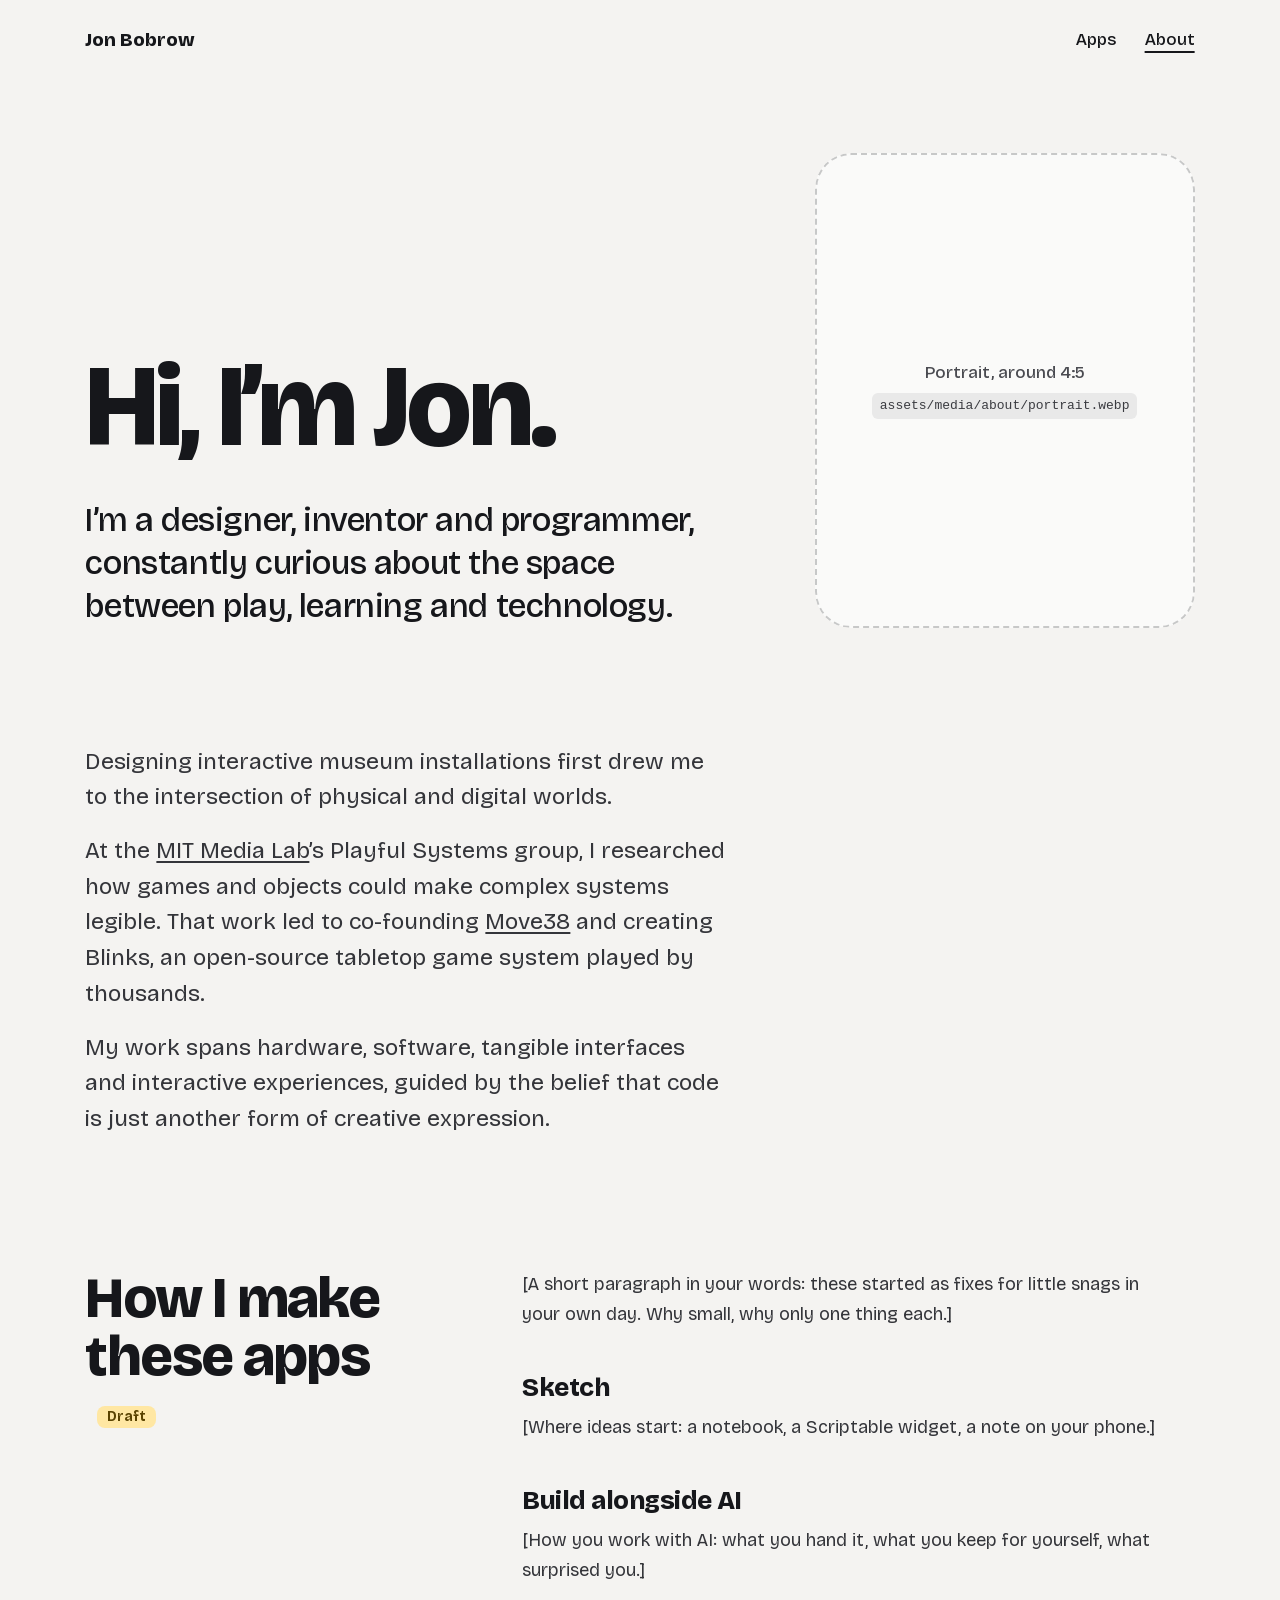
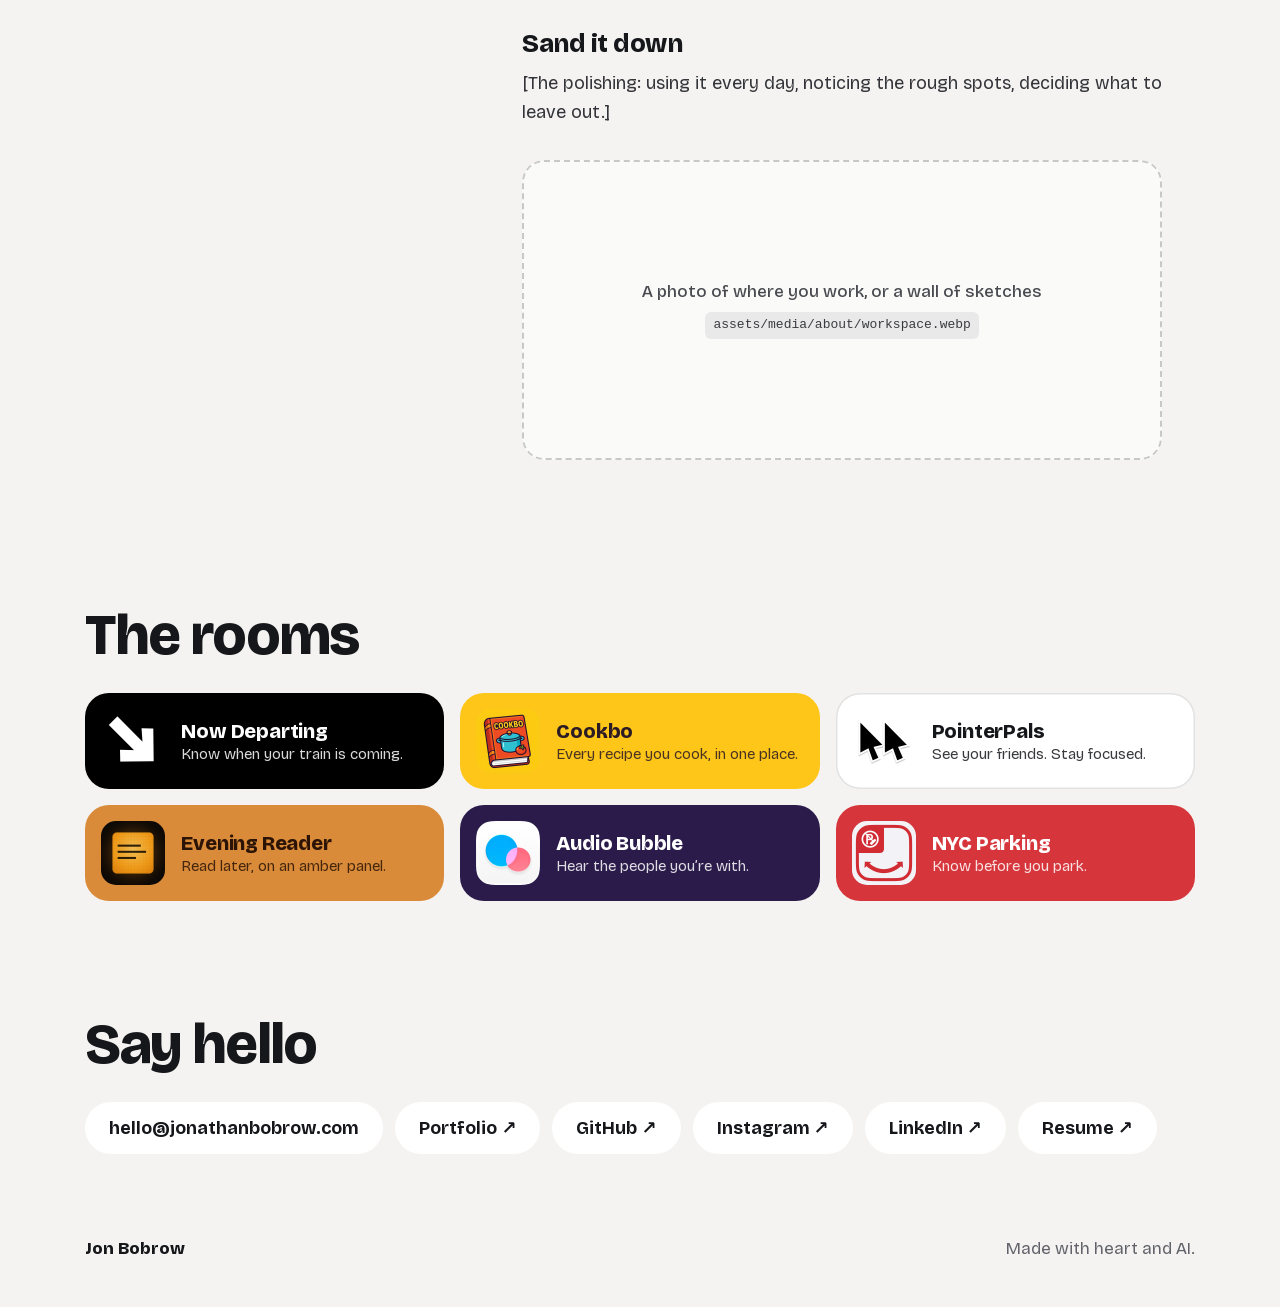
==== about/index.html @ f9c3d358 "Move the site to apps.jonbobrow.com The CNAME, each page's og:url and the README now name apps.jonbo" ====
<!doctype html>
<html lang="en" data-page="about">
<head>
<meta charset="utf-8">
<meta name="viewport" content="width=device-width, initial-scale=1, viewport-fit=cover">
<title>About · Jon Bobrow</title>
<meta name="description" content="Jon Bobrow is a designer, inventor and programmer, curious about the space between play, learning and technology. These are the small apps he makes for his own days.">
<meta property="og:title" content="About Jon Bobrow">
<meta property="og:url" content="https://apps.jonbobrow.com/about/">
<link rel="icon" href="../assets/img/favicon.svg" type="image/svg+xml">
<link rel="stylesheet" href="../assets/css/fonts.css">
<link rel="stylesheet" href="../assets/css/site.css">
<script src="../assets/js/head.js"></script>
<script src="../assets/js/site.js" defer></script>
</head>
<body>
<a class="skip" href="#main">Skip to content</a>

<header class="site-head">
  <a class="brand" href="../">Jon Bobrow</a>
  <nav aria-label="Site"><a href="../#rooms">Apps</a><a href="./" aria-current="page">About</a></nav>
</header>

<main id="main">
  <section class="about-hero">
    <div class="about-intro">
      <h1>Hi, I’m Jon.</h1>
      <p class="lede">I’m a designer, inventor and programmer, constantly curious about the space between play, learning and technology.</p>
    </div>
    <div class="slot portrait" data-src="../assets/media/about/portrait" data-exts="webp,jpg,png" data-kind="image" data-alt="Jon Bobrow">
      <div class="slot-ph"><span>Portrait, around 4:5</span><code>assets/media/about/portrait.webp</code></div>
    </div>
  </section>

  <section class="section about-body" aria-label="Background">
    <div class="prose">
      <p>Designing interactive museum installations first drew me to the intersection of physical and digital worlds.</p>
      <p>At the <a href="https://media.mit.edu">MIT Media Lab</a>’s Playful Systems group, I researched how games and objects could make complex systems legible. That work led to co-founding <a href="https://move38.com">Move38</a> and creating Blinks, an open-source tabletop game system played by thousands.</p>
      <p>My work spans hardware, software, tangible interfaces and interactive experiences, guided by the belief that code is just another form of creative expression.</p>
    </div>
  </section>

  <section class="section draft" aria-labelledby="how">
    <div class="story">
      <div class="story-head"><h2 id="how">How I make these apps <span class="draft-tag">Draft</span></h2></div>
      <div class="prose">
        <p>[A short paragraph in your words: these started as fixes for little snags in your own day. Why small, why only one thing each.]</p>
        <h3>Sketch</h3>
        <p>[Where ideas start: a notebook, a Scriptable widget, a note on your phone.]</p>
        <h3>Build alongside AI</h3>
        <p>[How you work with AI: what you hand it, what you keep for yourself, what surprised you.]</p>
        <h3>Sand it down</h3>
        <p>[The polishing: using it every day, noticing the rough spots, deciding what to leave out.]</p>
        <figure><div class="slot" data-src="../assets/media/about/workspace" data-exts="webp,jpg,png" data-kind="image" data-alt="Where the apps get made"><div class="slot-ph"><span>A photo of where you work, or a wall of sketches</span><code>assets/media/about/workspace.webp</code></div></div></figure>
      </div>
    </div>
  </section>

  <section class="section" aria-labelledby="rooms-title">
    <div class="section-head"><h2 id="rooms-title">The rooms</h2></div>
    <div class="room-chips">
      <a class="chip" data-app="now-departing" href="../now-departing/"><img src="../assets/img/now-departing/icon.png" alt=""><span><strong>Now Departing</strong><span>Know when your train is coming.</span></span></a>
      <a class="chip" data-app="cookbo" href="../cookbo/"><img src="../assets/img/cookbo/icon.png" alt=""><span><strong>Cookbo</strong><span>Every recipe you cook, in one place.</span></span></a>
      <a class="chip" data-app="pointerpals" href="../pointerpals/"><img src="../assets/img/pointerpals/icon.png" alt=""><span><strong>PointerPals</strong><span>See your friends. Stay focused.</span></span></a>
      <a class="chip" data-app="evening-reader" href="../evening-reader/"><img src="../assets/img/evening-reader/icon.png" alt=""><span><strong>Evening Reader</strong><span>Read later, on an amber panel.</span></span></a>
      <a class="chip" data-app="audio-bubble" href="../audio-bubble/"><img src="../assets/img/audio-bubble/icon.png" alt=""><span><strong>Audio Bubble</strong><span>Hear the people you’re with.</span></span></a>
      <a class="chip" data-app="nyc-parking" href="../nyc-parking/"><img src="../assets/img/nyc-parking/icon.png" alt=""><span><strong>NYC Parking</strong><span>Know before you park.</span></span></a>
    </div>
  </section>

  <section class="section" aria-labelledby="hello">
    <div class="section-head"><h2 id="hello">Say hello</h2></div>
    <ul class="links">
      <li><a href="mailto:hello@jonathanbobrow.com">hello@jonathanbobrow.com</a></li>
      <li><a href="https://jonathanbobrow.com">Portfolio ↗</a></li>
      <li><a href="https://github.com/jbobrow">GitHub ↗</a></li>
      <li><a href="https://instagram.com/jbobrow">Instagram ↗</a></li>
      <li><a href="https://www.linkedin.com/in/jonathanbobrow/">LinkedIn ↗</a></li>
      <li><a href="https://jonathanbobrow.com/resume.pdf">Resume ↗</a></li>
    </ul>
  </section>
</main>

<footer class="site-foot">
  <a class="brand" href="../">Jon Bobrow</a>
  <p>Made with heart and AI.</p>
</footer>
</body>
</html>
---- assets/css/fonts.css ----
/* Bricolage Grotesque (SIL Open Font License 1.1), latin subset, variable weight 200–800 and optical size.
   Inlined so the font is ready on the very first paint: no fallback-font flicker during page transitions. */
@font-face {
  font-family: "Bricolage Grotesque";
  font-style: normal;
  font-weight: 200 800;
  font-stretch: 100%;
  font-display: block;
  src: url([data-uri]) format("woff2");
  unicode-range: U+0000-00FF, U+0131, U+0152-0153, U+02BB-02BC, U+02C6, U+02DA, U+02DC, U+0304, U+0308, U+0329, U+2000-206F, U+20AC, U+2122, U+2191, U+2193, U+2212, U+2215, U+FEFF, U+FFFD;
}
---- assets/css/site.css ----
/* apps.jonbobrow.com — one stylesheet for every page. */

@view-transition { navigation: auto; }

:root {
  --paper: #F4F3F1;
  --ink: #16171B;
  --muted: #62636A;
  --gutter: clamp(20px, 6.67vw, 96px);
  --ease: cubic-bezier(.65, 0, .35, 1);
  --spring: cubic-bezier(.2, .9, .25, 1);
}

*, *::before, *::after { box-sizing: border-box; }
html { -webkit-text-size-adjust: 100%; }
body {
  margin: 0;
  background: var(--paper);
  color: var(--ink);
  font-family: "Bricolage Grotesque", ui-sans-serif, system-ui, sans-serif;
  font-optical-sizing: auto;
  -webkit-font-smoothing: antialiased;
}
img, video { display: block; max-width: 100%; }
a { color: inherit; }
:focus-visible { outline: 3px solid currentColor; outline-offset: 4px; border-radius: 8px; }
.skip { position: absolute; left: -999px; top: 8px; background: var(--ink); color: #fff; padding: 10px 16px; border-radius: 10px; z-index: 10; }
.skip:focus { left: 8px; }

/* ─── App themes ─── */
[data-app="now-departing"]  { --bg: #000000; --fg: #FFFFFF; --meta: #06E676; --btn-bg: #06E676; --btn-fg: #000000; }
[data-app="cookbo"]         { --bg: #FFC61A; --fg: #2A1B24; --meta: rgba(42, 27, 36, .8); --btn-bg: #2A1B24; --btn-fg: #FFC61A; }
[data-app="pointerpals"]    { --bg: #FFFFFF; --fg: #16171B; --meta: #62636A; --btn-bg: #16171B; --btn-fg: #FFFFFF; }
[data-app="evening-reader"] { --bg: #D98B3A; --fg: #2B1405; --meta: #2B1405; --btn-bg: #2B1405; --btn-fg: #F3B566; }
[data-app="audio-bubble"]   { --bg: #2B1B4A; --fg: #FFFFFF; --meta: rgba(255, 255, 255, .78); --btn-bg: #FFFFFF; --btn-fg: #2B1B4A; }
[data-app="nyc-parking"]    { --bg: #D6363B; --fg: #FFFFFF; --meta: rgba(255, 255, 255, .9); --btn-bg: #FFFFFF; --btn-fg: #B3232A; }

/* ─── Header / footer ─── */
.site-head {
  display: flex; justify-content: space-between; align-items: center;
  min-height: 44px; padding: 28px var(--gutter) 0;
  font-size: 17px; font-weight: 500;
}
.brand { font-weight: 800; font-size: 19px; text-decoration: none; }
.site-head nav { display: flex; gap: 28px; }
.site-head a { text-decoration: none; }
.site-head a:hover { opacity: .7; }

.site-foot {
  display: flex; flex-wrap: wrap; gap: 12px 32px; justify-content: space-between; align-items: center;
  padding: 44px var(--gutter) 48px; font-size: 17px;
}
.site-foot .brand { font-size: 17px; }
.site-foot p { margin: 0; color: var(--muted); }

/* ─── Intro ─── */
.intro { padding: clamp(56px, 8vw, 104px) var(--gutter) clamp(72px, 8vw, 112px); }
.intro h1 {
  margin: 0; max-width: 10em;
  font-size: clamp(52px, 8.2vw, 124px); line-height: .95; font-weight: 800; letter-spacing: -.032em;
}
.intro p {
  margin: clamp(28px, 4vw, 56px) 0 0; max-width: 35em;
  font-size: clamp(21px, 2.25vw, 32px); line-height: 1.55; font-weight: 500; letter-spacing: -.012em; color: #2A2B30;
}

/* Words in the intro that nod to each app */
.kw { position: relative; display: inline-block; text-decoration: none; white-space: nowrap; isolation: isolate; }
.glyph { display: inline-block; vertical-align: -.14em; margin-left: .18em; transition: transform .4s cubic-bezier(.3, 1.6, .5, 1); }
.glyph svg { display: block; overflow: visible; }

.kw-train .lamp { width: .62em; height: .94em; animation: glow 2.6s ease-in-out infinite; }
@keyframes glow { 0%, 100% { filter: drop-shadow(0 0 0 rgba(6, 230, 118, 0)); } 50% { filter: drop-shadow(0 0 5px rgba(6, 230, 118, .95)); } }
.kw-train .pill {
  position: absolute; right: -.3em; bottom: 100%;
  padding: 3px 9px; border-radius: 9px; background: #000; color: #06E676;
  font-size: 15px; font-weight: 700; letter-spacing: .02em;
  opacity: 0; transform: translateY(8px); pointer-events: none;
  transition: opacity .25s, transform .35s cubic-bezier(.3, 1.6, .5, 1);
}
.kw-train:hover .pill, .kw-train:focus-visible .pill { opacity: 1; transform: translateY(-2px); }
.kw-train:hover .glyph { transform: translateY(-3px); }

.kw-recipes .hl {
  position: absolute; left: -.15em; right: -.15em; bottom: .1em; height: .42em; z-index: -1;
  background: #FFC61A; border-radius: .2em; transform: rotate(-1.5deg);
  transition: height .35s cubic-bezier(.3, 1.4, .5, 1), transform .35s;
}
.kw-recipes:hover .hl, .kw-recipes:focus-visible .hl { height: 1.1em; transform: rotate(0); }

.kw-friends .glyph { position: relative; width: .95em; height: .8em; }
.kw-friends svg { position: absolute; width: .56em; height: .7em; }
.kw-friends .cur { left: 0; top: 0; animation: drift 3.2s ease-in-out infinite; }
.kw-friends .cur2 { left: .38em; top: .14em; opacity: 0; transform: translate(.5em, .38em); transition: opacity .3s, transform .5s cubic-bezier(.3, 1.4, .5, 1); }
.kw-friends:hover .cur2, .kw-friends:focus-visible .cur2 { opacity: 1; transform: none; }
@keyframes drift { 0%, 100% { transform: translate(0, 0); } 50% { transform: translate(3px, -3px); } }

.kw-evening { padding: 0 .26em; border-radius: .32em; background: #F6DDB8; color: #7A4518; transition: background .6s, color .6s; }
.kw-evening:hover, .kw-evening:focus-visible { background: #2B1405; color: #F3B566; }

.kw-loud .w { transition: letter-spacing .35s; }
.kw-loud svg { width: .94em; height: .75em; }
.kw-loud .bub { transform-box: fill-box; transform-origin: center; transition: transform .4s cubic-bezier(.3, 1.8, .5, 1); }
.kw-loud:hover .w, .kw-loud:focus-visible .w { letter-spacing: .09em; }
.kw-loud:hover .b1, .kw-loud:focus-visible .b1 { transform: scale(1.35) translate(-1px, -1px); }
.kw-loud:hover .b2, .kw-loud:focus-visible .b2 { transform: scale(1.55) translate(2px, 1px); }

.kw-park .glyph { vertical-align: -.05em; }
.kw-park svg { width: .7em; height: .94em; transform-origin: 50% 0; transform: rotate(-8deg); }
.kw-park:hover svg, .kw-park:focus-visible svg { animation: swing 1.1s ease-in-out; }
@keyframes swing { 0% { transform: rotate(-8deg); } 25% { transform: rotate(16deg); } 50% { transform: rotate(-12deg); } 75% { transform: rotate(6deg); } 100% { transform: rotate(-8deg); } }

/* ─── Rooms (one band per app) ─── */
.room {
  position: relative; isolation: isolate; overflow: hidden;
  display: grid; grid-template-columns: minmax(0, 1.1fr) minmax(0, .9fr); align-items: center; column-gap: clamp(24px, 2.8vw, 40px);
  min-height: clamp(360px, 30.5vw, 440px); padding: 0 var(--gutter);
  color: var(--fg); text-decoration: none;
}
.room-anchor { display: block; height: 0; scroll-margin-top: 24px; }
.room-bg { position: absolute; inset: 0; z-index: -1; background: var(--bg); }
.room-copy { display: flex; flex-direction: column; gap: 14px; padding: 56px 0; min-width: 0; container-type: inline-size; }
.room-rest { display: flex; flex-direction: column; gap: 14px; }
.meta { width: fit-content; font-size: 16px; font-weight: 500; color: var(--meta); }
.room h2, .hero h1 { margin: 0; width: fit-content; max-width: 100%; white-space: nowrap; font-weight: 800; letter-spacing: -.03em; line-height: 1; }
.room h2 { font-size: clamp(34px, 13cqi, 88px); }
.tagline { margin: 0; font-size: clamp(21px, 2.1vw, 30px); font-weight: 500; line-height: 1.25; max-width: 22em; }
.cta { margin-top: 10px; font-size: 18px; font-weight: 700; display: inline-flex; gap: .35em; }
.cta .arr { display: inline-block; transition: transform .3s var(--spring); }
.room:hover .cta .arr, .room:focus-visible .cta .arr { transform: translateX(6px); }
.room:focus-visible { outline-offset: -6px; }

.room-media { align-self: stretch; display: flex; align-items: center; justify-content: flex-end; gap: clamp(16px, 2.2vw, 32px); min-width: 0; }
.room-media .low { align-self: flex-end; }

/* A phone screenshot rising from the bottom edge */
.peek {
  flex: 0 0 auto; align-self: flex-end;
  width: clamp(150px, 15vw, 216px); aspect-ratio: 9 / 16; padding: 8px 8px 0;
  border-radius: 38px 38px 0 0; background: #111214;
  box-shadow: 0 18px 50px rgba(0, 0, 0, .28);
}
.peek img { width: 100%; height: 100%; object-fit: cover; object-position: top; border-radius: 30px 30px 0 0; }
.peek.up { aspect-ratio: auto; height: clamp(250px, 23.9vw, 344px); }

.globe { width: auto; height: clamp(250px, 26.4vw, 380px); animation: bigglow 3.2s ease-in-out infinite; }
@keyframes bigglow { 0%, 100% { filter: drop-shadow(0 -6px 24px rgba(6, 230, 118, .25)); } 50% { filter: drop-shadow(0 -6px 48px rgba(6, 230, 118, .55)); } }
.watch { height: clamp(180px, 20vw, 290px); width: auto; }
.app-icon { width: clamp(88px, 10.4vw, 150px); height: clamp(88px, 10.4vw, 150px); border-radius: 23%; box-shadow: 0 18px 40px rgba(0, 0, 0, .22); }
.tilt-l { transform: rotate(-5deg); }
.tilt-r { transform: rotate(4deg); }
.splitscreen { width: min(480px, 100%); height: auto; }
.bubbles { position: relative; flex: 0 0 auto; width: clamp(170px, 17.4vw, 250px); height: 100%; }
.bubbles span { position: absolute; border-radius: 50%; }
.bubbles .b1 { width: 92%; aspect-ratio: 1; left: 0; top: 16%; background: #45A6F7; }
.bubbles .b2 { width: 68%; aspect-ratio: 1; left: 44%; top: 41%; background: #F27A8A; mix-blend-mode: screen; opacity: .92; }

/* Cookbo's produce, dropped in like on cookbo.app */
.produce { display: inline-flex; align-items: baseline; margin-left: .2em; }
.produce .drop { display: inline-block; transform-origin: 50% 100%; transform: rotate(var(--rest)); }
.produce .drop + .drop { margin-left: -.05em; }
.produce svg { display: block; height: .7em; width: auto; overflow: visible; transform-origin: 50% 100%; }
.produce[data-drop] .drop { opacity: 0; }
.produce[data-drop].go .drop { animation: drop .95s var(--delay) both; }
.produce[data-drop].landed .drop { opacity: 1; animation: none; }
.room:hover .produce svg:hover, .hero .produce svg:hover { animation: rock .8s cubic-bezier(.3, .6, .4, 1); }
@keyframes drop {
  0% { opacity: 0; transform: translateY(-260px) rotate(var(--spin)); animation-timing-function: cubic-bezier(.5, 0, 1, .55); }
  6% { opacity: 1; }
  52% { transform: translateY(0) rotate(calc(var(--rest) * .5)) scale(1.1, .8); animation-timing-function: cubic-bezier(.2, .7, .4, 1); }
  68% { transform: translateY(-14%) rotate(calc(var(--rest) * 1.4)) scale(.96, 1.05); animation-timing-function: cubic-bezier(.5, 0, 1, .6); }
  82% { transform: translateY(0) rotate(var(--rest)) scale(1.04, .95); animation-timing-function: ease-out; }
  100% { opacity: 1; transform: translateY(0) rotate(var(--rest)); }
}
@keyframes rock { 0% { transform: rotate(0); } 18% { transform: rotate(9deg); } 38% { transform: rotate(-7deg); } 58% { transform: rotate(4deg); } 78% { transform: rotate(-1.5deg); } 100% { transform: rotate(0); } }

/* ─── App page ─── */
.hero { position: relative; isolation: isolate; overflow: hidden; color: var(--fg); min-height: min(800px, 100svh); display: flex; flex-direction: column; }
.hero-bg { position: absolute; inset: 0; z-index: -1; background: var(--bg); }
.hero .site-head { color: var(--fg); }
.hero-inner { flex: 1; display: grid; grid-template-columns: minmax(0, 1fr) auto; column-gap: clamp(32px, 6vw, 80px); padding: 0 var(--gutter); align-items: center; }
.hero-copy { display: flex; flex-direction: column; gap: 18px; padding: 48px 0 80px; min-width: 0; container-type: inline-size; }
.hero-rest { display: flex; flex-direction: column; gap: 18px; }
.hero h1 { font-size: clamp(34px, 13cqi, 124px); }
.hero .tagline { font-size: clamp(22px, 2.4vw, 34px); }
.desc { margin: 0; max-width: 32em; font-size: clamp(17px, 1.4vw, 20px); line-height: 1.55; }
.actions { display: flex; flex-wrap: wrap; gap: 12px; margin-top: 10px; }
.btn { display: inline-flex; align-items: center; gap: 10px; min-height: 54px; padding: 0 26px; border-radius: 27px; font-size: 17px; font-weight: 700; text-decoration: none; transition: transform .2s var(--spring); }
.btn:hover { transform: translateY(-2px); }
.btn-primary { background: var(--btn-bg); color: var(--btn-fg); }
.btn-ghost { box-shadow: inset 0 0 0 2px currentColor; }
.btn svg { width: 18px; height: 18px; }
.soon { display: inline-flex; align-items: center; min-height: 54px; padding: 0 26px; border-radius: 27px; font-size: 17px; font-weight: 700; background: rgba(255, 255, 255, .14); }

.hero-media { align-self: end; display: flex; align-items: flex-end; gap: 28px; }
.hero-media.center { align-self: center; padding-bottom: 40px; }
.hero .peek { width: clamp(220px, 22.2vw, 320px); padding: 12px 12px 0; border-radius: 56px 56px 0 0; }
.hero .peek img { border-radius: 44px 44px 0 0; }
.hero .globe { height: clamp(340px, 41.7vw, 600px); }
.hero .splitscreen { width: min(620px, 44vw); }

.section { padding: clamp(80px, 9vw, 120px) var(--gutter) 0; }
.section-head { display: flex; flex-wrap: wrap; justify-content: space-between; align-items: baseline; gap: 12px; margin-bottom: 28px; }
.section h2 { margin: 0; font-size: clamp(40px, 4.5vw, 64px); line-height: 1; font-weight: 800; letter-spacing: -.028em; }
.section-note { font-size: 17px; color: var(--muted); }

.gallery {
  display: flex; gap: 20px; overflow-x: auto; scroll-snap-type: x mandatory;
  margin: 0 calc(var(--gutter) * -1); padding: 4px var(--gutter) 16px; scroll-padding-inline: var(--gutter);
  scrollbar-width: thin;
}
.shot { flex: 0 0 auto; width: clamp(210px, 22vw, 300px); aspect-ratio: 1320 / 2868; scroll-snap-align: start; border-radius: 34px; overflow: hidden; background: #111214; margin: 0; }
.shot img, .shot video { width: 100%; height: 100%; object-fit: cover; }
.stage { border-radius: 40px; background: var(--stage, #111214); display: grid; place-items: center; padding: clamp(28px, 5vw, 64px); }
.stage video, .stage img { max-height: 520px; width: auto; }

.details { display: grid; grid-template-columns: repeat(auto-fit, minmax(min(100%, 200px), 1fr)); gap: clamp(16px, 2vw, 24px); }
.card { margin: 0; background: #FFFFFF; border-radius: 30px; overflow: hidden; display: flex; flex-direction: column; }
.card img { width: 100%; height: 340px; object-fit: cover; object-position: var(--pos, top); background: #111214; }
.card figcaption { padding: 22px 26px 28px; display: flex; flex-direction: column; gap: 6px; }
.card h3 { margin: 0; font-size: 23px; font-weight: 700; letter-spacing: -.01em; }
.card p { margin: 0; font-size: 17px; line-height: 1.5; color: #4A4B51; }

.story { display: grid; grid-template-columns: minmax(0, 360px) minmax(0, 1fr); gap: clamp(32px, 6vw, 80px); }
.story ol { margin: 0; padding: 0; list-style: none; display: flex; flex-direction: column; gap: 40px; }
.story li { display: grid; grid-template-columns: 48px minmax(0, 1fr); gap: 20px; }
.story .num { width: 44px; height: 44px; border-radius: 22px; display: grid; place-items: center; background: var(--bg); color: var(--fg); font-weight: 800; font-size: 19px; }
[data-app="pointerpals"] .story .num { box-shadow: inset 0 0 0 2px var(--fg); }
.story h3 { margin: 0 0 6px; font-size: 26px; font-weight: 800; letter-spacing: -.02em; }
.story p { margin: 0; font-size: 19px; line-height: 1.6; color: #3A3B40; max-width: 36em; }
.story .when { display: block; margin-bottom: 4px; font-size: 15px; font-weight: 500; color: var(--muted); }

/* Drafts only show with ?draft in the URL */
html:not(.show-drafts) .draft { display: none; }
.draft-tag { display: inline-block; margin-left: 12px; padding: 4px 10px; border-radius: 8px; background: #FFE7A3; color: #5A4300; font-size: 14px; font-weight: 700; letter-spacing: 0; vertical-align: middle; }

.next { margin-top: clamp(96px, 10vw, 140px); }


/* ─── Placeholders (“slots”) ───
   A slot looks for a file at data-src + one of data-exts. If it exists, it shows it.
   If not, it shows a dashed placeholder with the expected path — only while drafts are visible. */
.slot { position: relative; border-radius: inherit; }
.slot-ph {
  display: flex; flex-direction: column; align-items: center; justify-content: center; gap: 10px;
  min-height: 260px; height: 100%; padding: 24px; text-align: center;
  border: 2px dashed rgba(22, 23, 27, .22); border-radius: inherit;
  background: rgba(255, 255, 255, .55); color: #4A4B51; font-size: 17px; font-weight: 500;
}
.slot-ph code { font: 500 13px/1.4 ui-monospace, SFMono-Regular, Menlo, monospace; background: rgba(22, 23, 27, .07); color: #3A3B40; padding: 4px 8px; border-radius: 6px; word-break: break-all; }
.slot-ph.badge { position: absolute; left: 12px; right: 12px; bottom: 12px; min-height: 0; height: auto; gap: 4px; padding: 10px 12px; border: 0; border-radius: 14px; background: rgba(255, 255, 255, .94); font-size: 14px; box-shadow: 0 4px 16px rgba(0, 0, 0, .18); }
.slot > img, .slot > video, .slot-fallback img { display: block; width: 100%; height: 100%; object-fit: cover; }
.slot-fallback { height: 100%; }
html:not(.show-drafts) .slot-ph.badge,
html:not(.show-drafts) .slot:not(.loaded):not(.has-fallback) { display: none; }
html:not(.show-drafts) figure:has(> .slot:not(.loaded):not(.has-fallback)) { display: none; }   /* no caption without its picture */
html:not(.show-drafts) .media-section:not(:has(.loaded, .shot, .stage > video)) { display: none; }

.stage .slot { width: min(420px, 100%); border-radius: 30px; overflow: hidden; }
.stage .slot > video, .stage .slot > img { height: auto; max-height: 560px; object-fit: contain; }
.stage .slot-ph { min-height: 480px; background: transparent; border-color: rgba(255, 255, 255, .3); color: rgba(255, 255, 255, .85); }
.stage .slot-ph code { background: rgba(255, 255, 255, .12); color: #FFFFFF; }
.stage + .gallery { margin-top: 28px; }

.card .card-media { height: 340px; border-radius: 0; background: #EDECE8; }
.card .card-media > img, .card .card-media > video, .card .slot-fallback img { object-position: center 38%; }
.card .card-media .slot-ph:not(.badge) { border-radius: 0; border-width: 0 0 2px; min-height: 100%; background: #EDECE8; }

.prose { max-width: 40em; }
.prose > :first-child, .prose > .draft:first-child > :first-child { margin-top: 0; }
.prose h3 { margin: 44px 0 10px; font-size: clamp(24px, 2vw, 28px); font-weight: 800; letter-spacing: -.02em; line-height: 1.15; }
.prose p { margin: 0 0 18px; font-size: clamp(18px, 1.4vw, 20px); line-height: 1.65; color: #34353A; }
.prose a { text-decoration-thickness: 1.5px; text-underline-offset: 3px; }
.prose figure { margin: 32px 0; }
.prose figure .slot { border-radius: 22px; overflow: hidden; }
.prose figure .slot > img { height: auto; }
.prose figure .slot-ph { min-height: 300px; }
.prose figcaption { margin-top: 10px; font-size: 15px; color: var(--muted); }
.quote { margin: 28px 0; padding: 24px 28px; border-radius: 22px; background: #FFFFFF; }
.quote p { margin: 0 0 12px; font-size: 20px; line-height: 1.5; color: var(--ink); }
.quote a { font-size: 15px; color: var(--muted); text-decoration: none; }
.story { align-items: start; }
.story-head { position: sticky; top: 32px; }

/* ─── About ─── */
.site-head nav a[aria-current="page"] { text-decoration: underline; text-underline-offset: 6px; text-decoration-thickness: 2px; }
.about-hero { display: grid; grid-template-columns: minmax(0, 1fr) minmax(0, 380px); gap: clamp(32px, 6vw, 96px); align-items: end; padding: clamp(56px, 8vw, 104px) var(--gutter) 0; }
.about-intro h1 { margin: 0; font-size: clamp(56px, 9vw, 136px); line-height: .92; font-weight: 800; letter-spacing: -.032em; }
.lede { margin: clamp(24px, 3vw, 40px) 0 0; max-width: 22em; font-size: clamp(24px, 2.6vw, 38px); line-height: 1.3; font-weight: 500; letter-spacing: -.012em; }
.portrait { aspect-ratio: 4 / 5; border-radius: 36px; overflow: hidden; }
.portrait .slot-ph { min-height: 100%; }
.about-body .prose p { font-size: clamp(20px, 1.8vw, 26px); line-height: 1.55; }
.room-chips { display: grid; grid-template-columns: repeat(auto-fill, minmax(280px, 1fr)); gap: 16px; }
.chip { display: flex; align-items: center; gap: 16px; padding: 16px 20px 16px 16px; border-radius: 24px; background: var(--bg); color: var(--fg); text-decoration: none; transition: transform .25s var(--spring); }
[data-app="pointerpals"].chip { box-shadow: inset 0 0 0 1.5px rgba(22, 23, 27, .12); }
.chip:hover { transform: translateY(-3px); }
.chip img { width: 64px; height: 64px; border-radius: 15px; flex-shrink: 0; }
.chip > span { display: flex; flex-direction: column; gap: 2px; }
.chip strong { font-size: 20px; font-weight: 800; letter-spacing: -.01em; }
.chip span span { font-size: 15px; opacity: .85; }
.links { list-style: none; margin: 0; padding: 0; display: flex; flex-wrap: wrap; gap: 12px; }
.links a { display: inline-flex; align-items: center; min-height: 52px; padding: 0 24px; border-radius: 26px; background: #FFFFFF; font-size: 18px; font-weight: 700; text-decoration: none; transition: transform .2s var(--spring); }
.links a:hover { transform: translateY(-2px); }
.site-foot p a { color: var(--ink); }
[data-page="about"] main { padding-bottom: 40px; }

/* ─── Small screens ─── */
/* Tablets: keep two columns, show just the main picture in each room */
@media (max-width: 900px) {
  .room-media .hide-sm { display: none; }
  .story { grid-template-columns: minmax(0, 1fr); }
  .story-head { position: static; }
  .about-hero { grid-template-columns: minmax(0, 1fr); align-items: start; }
  .portrait { max-width: 360px; }
}

/* Phones: stack */
@media (max-width: 640px) {
  .room { grid-template-columns: minmax(0, 1fr); min-height: 0; }
  .room-copy { padding: 56px 0 0; }
  .room-media { justify-content: center; padding-top: 36px; min-height: 300px; align-items: flex-end; gap: 20px; }
  .peek { width: 168px; padding: 6px 6px 0; border-radius: 30px 30px 0 0; }
  .peek img { border-radius: 23px 23px 0 0; }
  .globe { height: 250px; }
  .app-icon { width: 110px; height: 110px; align-self: center; }
  .splitscreen { padding-bottom: 40px; align-self: center; }

  .hero { min-height: 0; }
  .hero-inner { grid-template-columns: minmax(0, 1fr); }
  .hero-copy { padding: 40px 0 36px; }
  .hero-media { justify-self: center; }
  .hero-media.center { padding-bottom: 48px; }
  .hero .peek { width: 230px; padding: 9px 9px 0; border-radius: 40px 40px 0 0; }
  .hero .peek img { border-radius: 32px 32px 0 0; }
  .hero .globe { height: 400px; }
  .hero .splitscreen { width: 100%; }
  .site-head nav { gap: 18px; }
}

/* ─── Room expands: the page transition ───
   The clicked room's color, meta line, title and main picture travel together as one piece.
   Each piece is drawn from a single snapshot (never two cross-faded), so nothing ghosts or blurs:
   opening uses the new, larger page; going back keeps the old, larger one.
   The old page stays still underneath while the new one settles in on top of it.
   All timing scales with --vt-slow: add ?slowmo to any URL to watch it 10× slower (?slowmo=0 turns it off). */
:root {
  --vt-slow: 1;
  --vt-move: calc(720ms * var(--vt-slow));
  --vt-ease: cubic-bezier(.55, 0, .1, 1);
  --vt-settle: cubic-bezier(.16, 1, .3, 1);
}
[data-vt="room"] { view-transition-class: room; }
[data-vt="meta"], [data-vt="title"], [data-vt="media"] { view-transition-class: morph; }
[data-vt="rest"], [data-vt="extra"], [data-vt="nav"] { view-transition-class: aside; }

::view-transition-group(*) { animation-duration: var(--vt-move); animation-timing-function: var(--vt-ease); }
::view-transition-old(*), ::view-transition-new(*) { mix-blend-mode: normal; }

/* The pages around the room */
::view-transition-old(root) { animation: calc(360ms * var(--vt-slow)) ease-in calc(360ms * var(--vt-slow)) both vt-fade-out; }
::view-transition-new(root) { animation: calc(460ms * var(--vt-slow)) var(--vt-settle) calc(260ms * var(--vt-slow)) both vt-page-in; }
html:active-view-transition-type(to-home)::view-transition-old(root) { animation: calc(400ms * var(--vt-slow)) ease-out calc(80ms * var(--vt-slow)) both vt-fade-out; }
html:active-view-transition-type(to-home)::view-transition-new(root) { animation: calc(420ms * var(--vt-slow)) ease-out both vt-fade-in; }

/* The room itself: one crisp picture per piece */
::view-transition-old(.room), ::view-transition-new(.room),
::view-transition-old(.morph), ::view-transition-new(.morph) { animation: none; opacity: 1; }
::view-transition-old(.room), ::view-transition-old(.morph) { opacity: 0; }
::view-transition-old(.room), ::view-transition-new(.room) { height: 100%; object-fit: fill; } /* a flat color: it always fills the room exactly */
html:active-view-transition-type(to-home)::view-transition-old(.morph) { opacity: 1; }
html:active-view-transition-type(to-home)::view-transition-new(.morph) { opacity: 0; }

/* Pieces that live on only one side: the old ones step aside quickly, the new ones arrive as the room settles */
::view-transition-old(*):only-child { opacity: 1; animation: calc(180ms * var(--vt-slow)) ease-out both vt-fade-out; }
::view-transition-new(*):only-child { opacity: 1; animation: calc(380ms * var(--vt-slow)) var(--vt-settle) calc(420ms * var(--vt-slow)) both vt-rise-in; }
html:active-view-transition-type(to-home)::view-transition-new(*):only-child { opacity: 1; animation-delay: calc(480ms * var(--vt-slow)); }

@keyframes vt-fade-out { to { opacity: 0; } }
@keyframes vt-fade-in { from { opacity: 0; } }
@keyframes vt-page-in { from { opacity: 0; transform: translateY(40px); } }
@keyframes vt-rise-in { from { opacity: 0; transform: translateY(12px); } }

@media (prefers-reduced-motion: reduce) {
  @view-transition { navigation: none; }
  html { scroll-behavior: auto; }
  .kw-train .lamp, .kw-friends .cur, .globe { animation: none; }
  .kw-park:hover svg, .produce svg:hover { animation: none; }
  .produce[data-drop] .drop { opacity: 1; animation: none !important; }
}
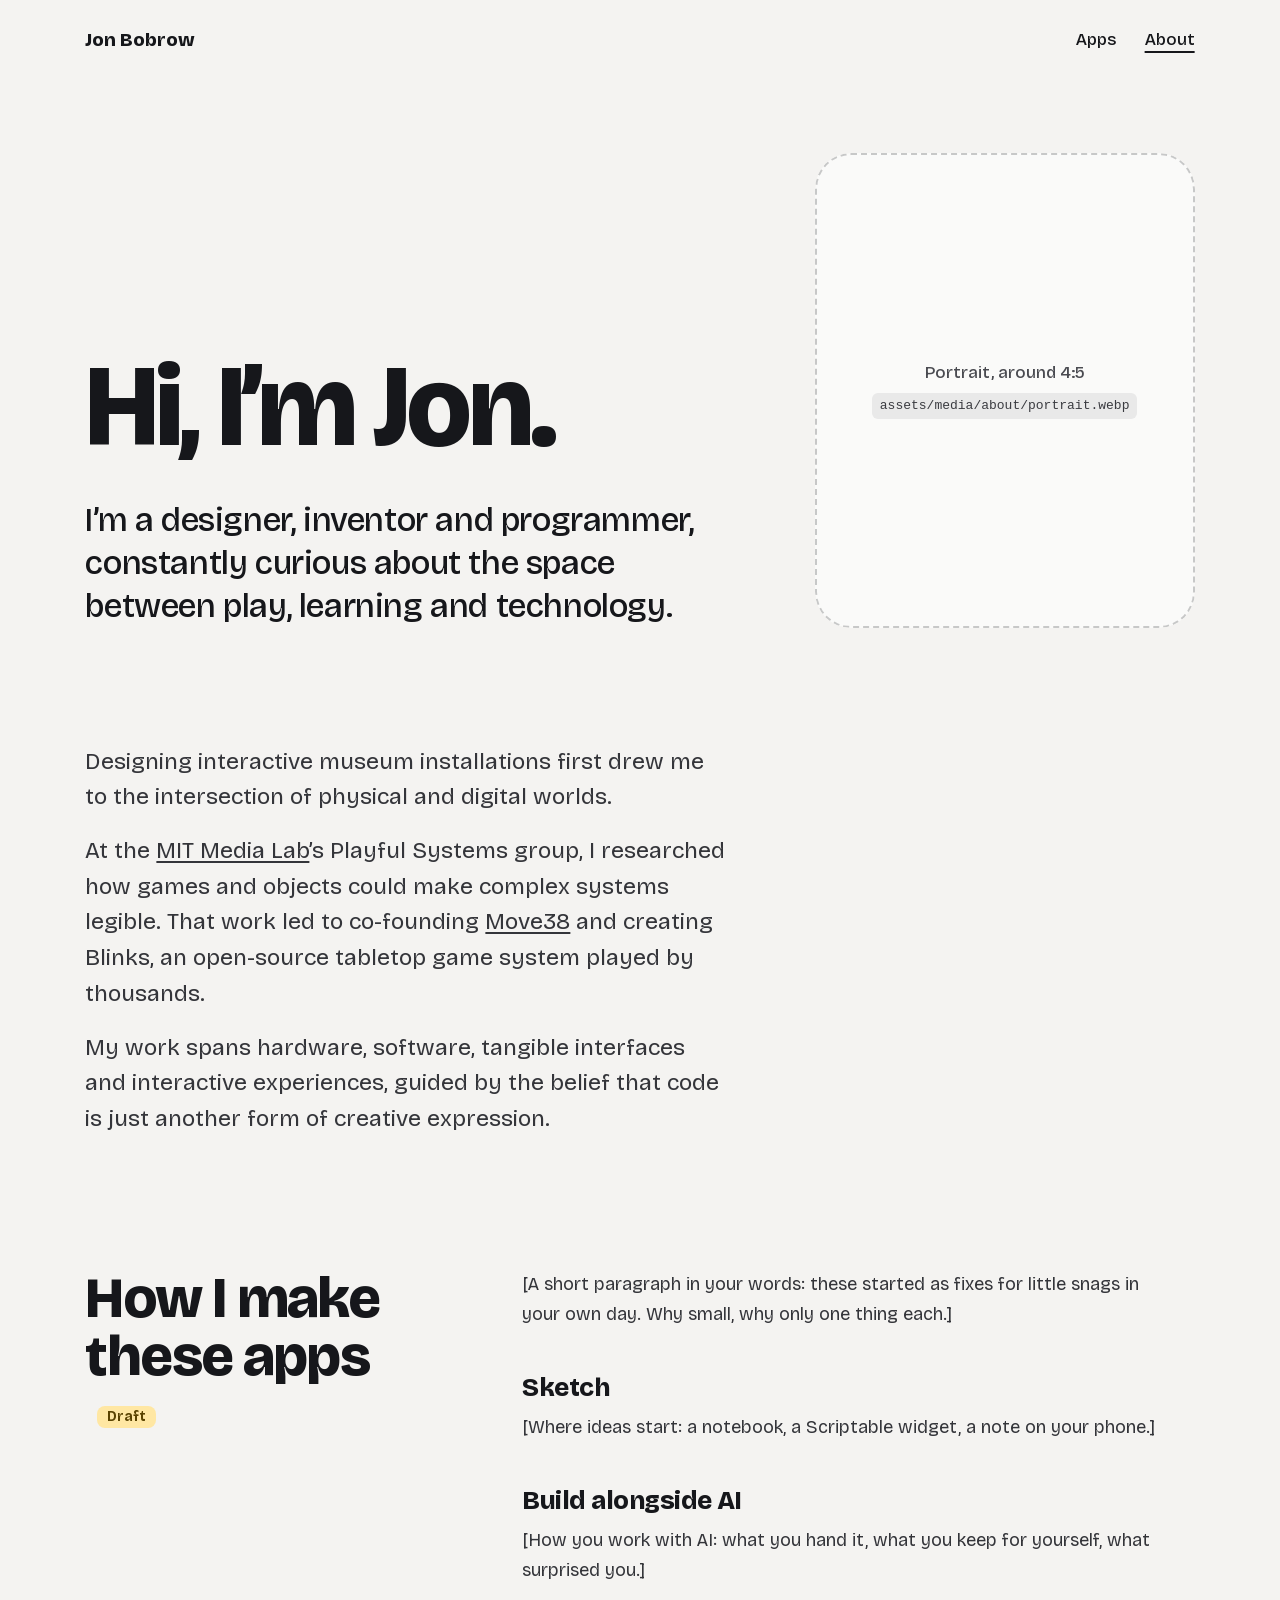
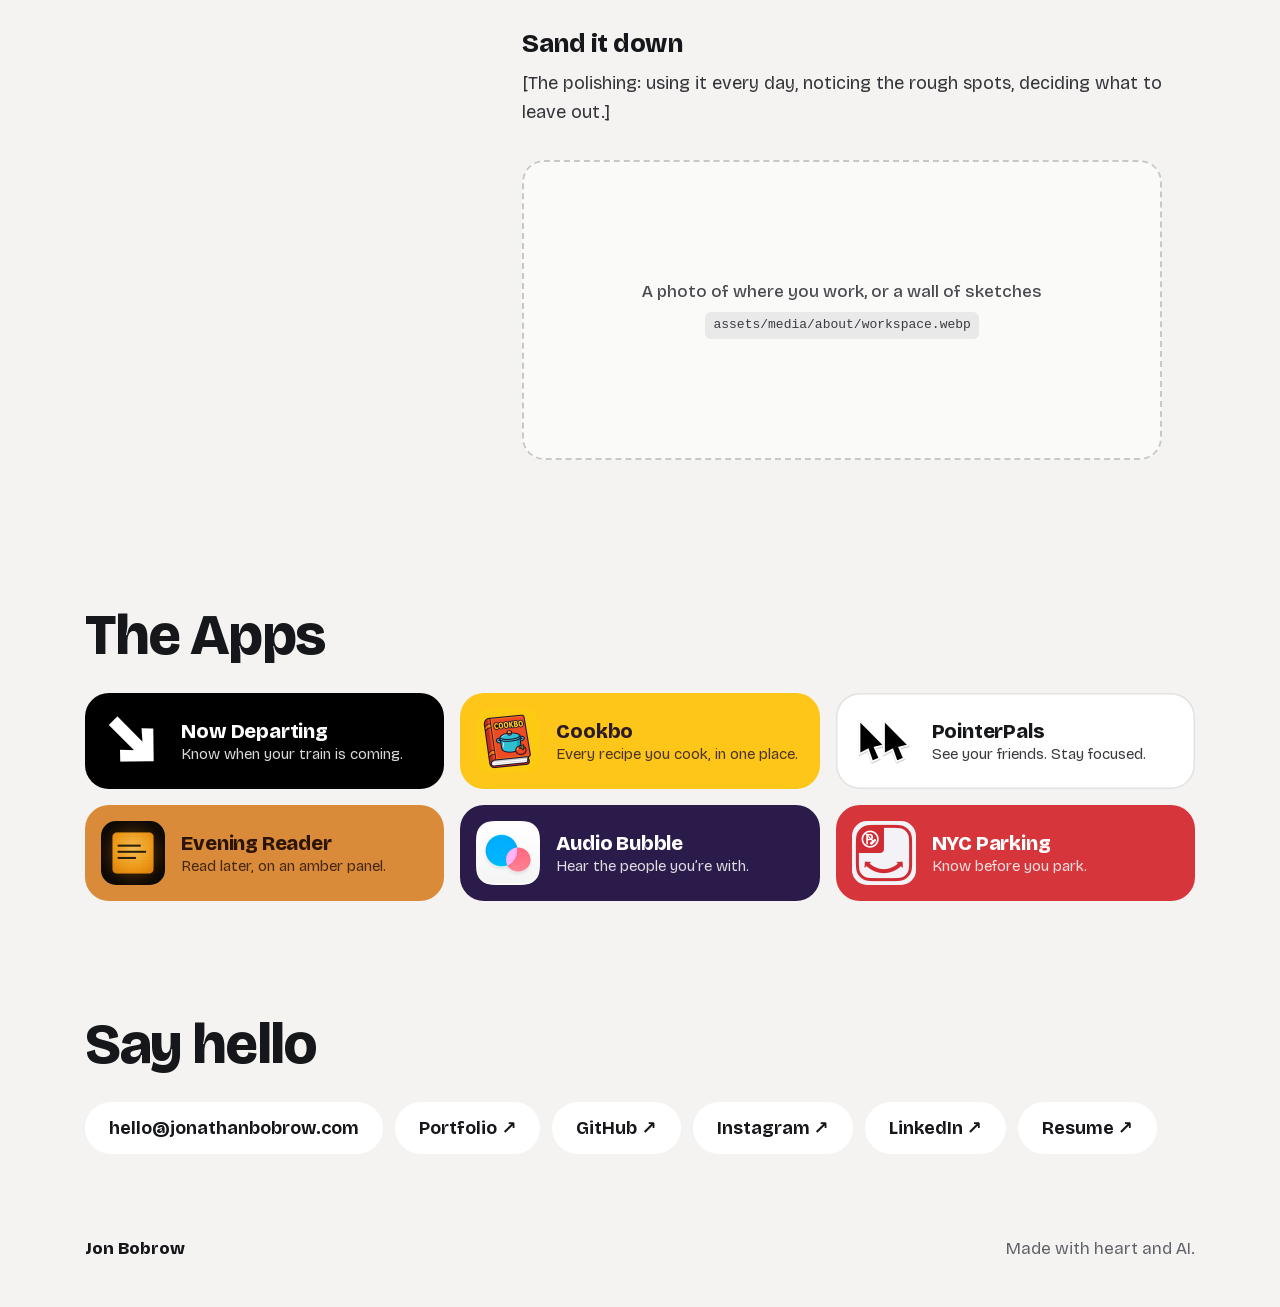
==== commit 7bcc7fb6: "Update index.html" ====
--- a/about/index.html
+++ b/about/index.html
@@ -7,6 +7,12 @@
 <meta name="description" content="Jon Bobrow is a designer, inventor and programmer, curious about the space between play, learning and technology. These are the small apps he makes for his own days.">
 <meta property="og:title" content="About Jon Bobrow">
 <meta property="og:url" content="https://apps.jonbobrow.com/about/">
+<meta property="og:image" content="https://apps.jonbobrow.com/assets/img/og.png">
+<meta property="og:image:width" content="2400">
+<meta property="og:image:height" content="1260">
+<meta property="og:image:alt" content="Small apps for everyday things. Six app icons by Jon Bobrow.">
+<meta property="og:type" content="website">
+<meta name="twitter:card" content="summary_large_image">
 <link rel="icon" href="../assets/img/favicon.svg" type="image/svg+xml">
 <link rel="stylesheet" href="../assets/css/fonts.css">
 <link rel="stylesheet" href="../assets/css/site.css">
@@ -57,7 +63,7 @@
   </section>
 
   <section class="section" aria-labelledby="rooms-title">
-    <div class="section-head"><h2 id="rooms-title">The rooms</h2></div>
+    <div class="section-head"><h2 id="rooms-title">The Apps</h2></div>
     <div class="room-chips">
       <a class="chip" data-app="now-departing" href="../now-departing/"><img src="../assets/img/now-departing/icon.png" alt=""><span><strong>Now Departing</strong><span>Know when your train is coming.</span></span></a>
       <a class="chip" data-app="cookbo" href="../cookbo/"><img src="../assets/img/cookbo/icon.png" alt=""><span><strong>Cookbo</strong><span>Every recipe you cook, in one place.</span></span></a>
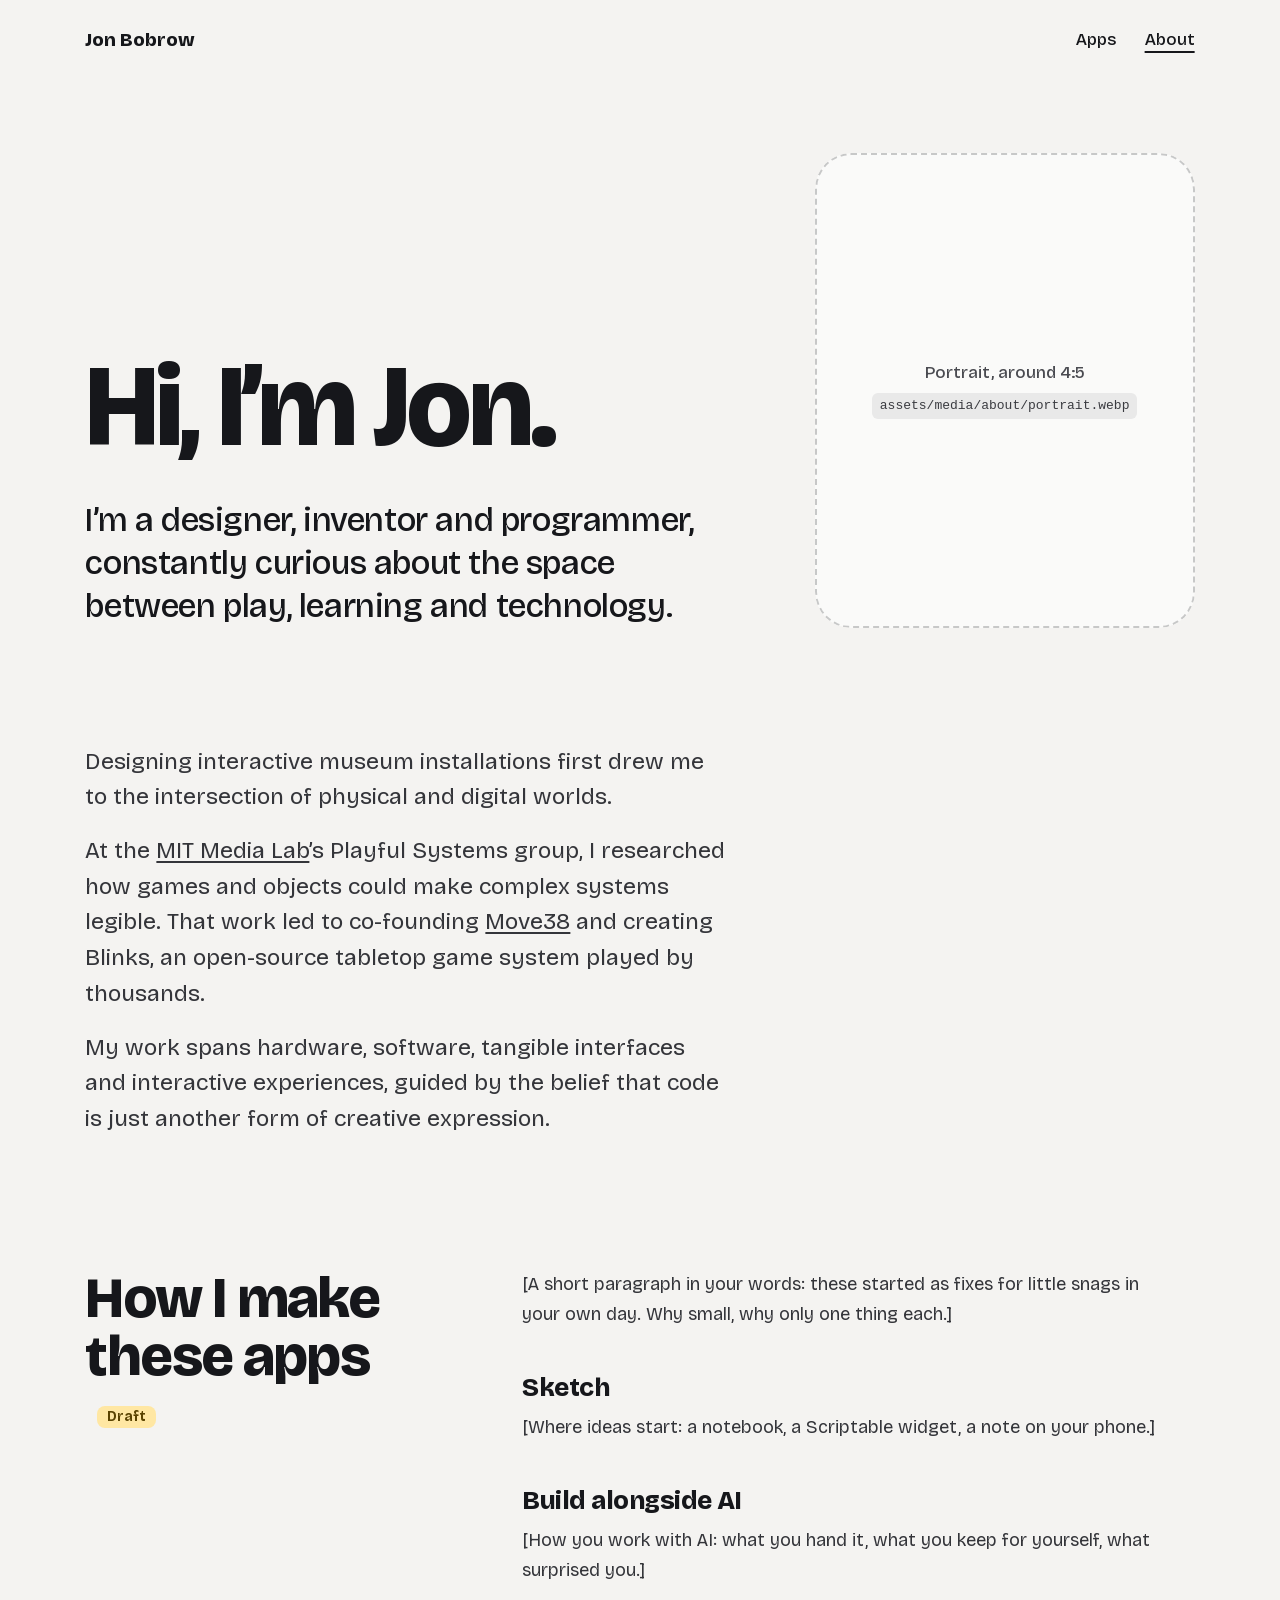
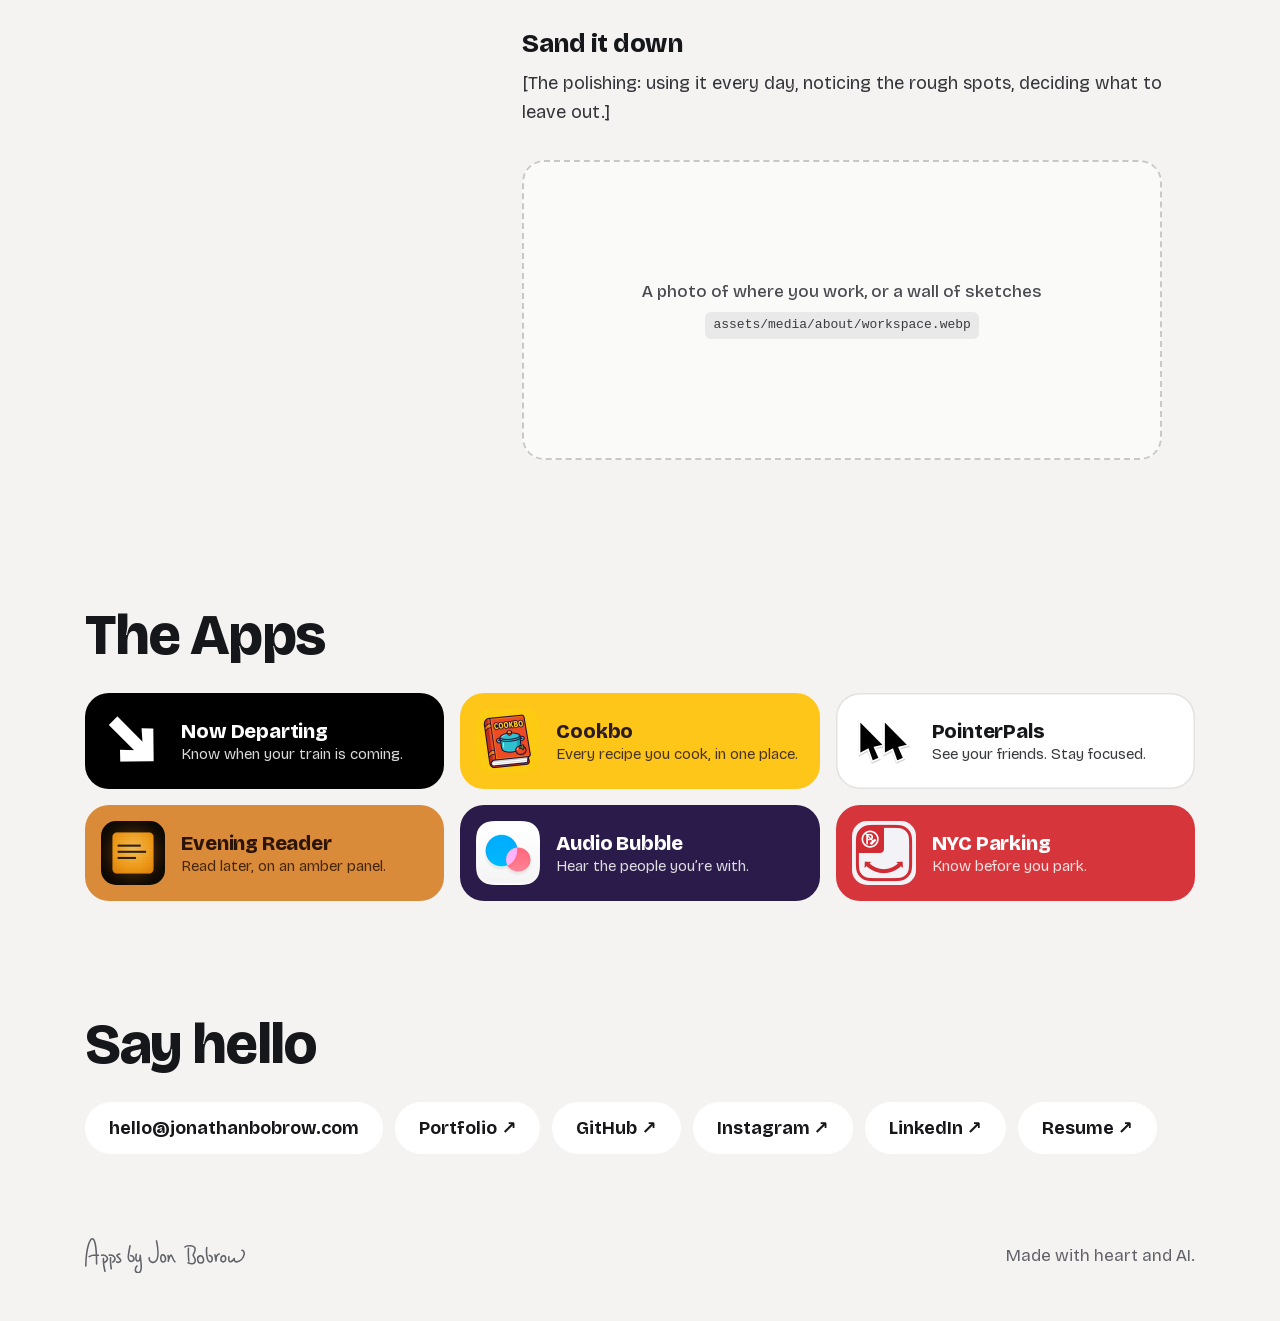
==== commit d5557473: "Footer: the Apps by Jon Bobrow signature The footer's "Jon Bobrow" text becomes Jon's "Apps by Jon B" ====
--- a/about/index.html
+++ b/about/index.html
@@ -88,7 +88,8 @@
 </main>
 
 <footer class="site-foot">
-  <a class="brand" href="../">Jon Bobrow</a>
+  <!-- "Apps by Jon Bobrow" in Jon's hand, the same drawing as the About screen in each app -->
+  <a class="sig-link" href="../" aria-label="Apps by Jon Bobrow"><svg viewBox="0 0 3072.11 681.93" fill="none" stroke="currentColor" stroke-width="30" stroke-linecap="round" stroke-linejoin="round" aria-hidden="true"><path d="M1594.93,335.11c0,17.82,19.8,77.22,3.96,110.89 M1373.16,55.92c29.7,142.57,55.95,373.41-47.52,407.9-71.28,23.76-100.98-51.48-93.06-83.16 M1491.97,321.25c-45.54-3.96-56.51,138.61,9.9,138.61,73.26,0,47.85-133.59-9.9-138.61Z M2210.74,343.03c-72.62,9.68-56.39,142.67,9.9,138.61,97.02-5.94,49.5-146.53-9.9-138.61Z M2670.94,343.13c-64.18-8.02-87.35,95.19-26.56,112.77,66.28,19.16,73.26-106.93,26.56-112.77Z M1598.89,445.99c19.8-85.14,41.58-116.83,55.44-116.83s37.62,108.91,73.26,128.71 M1919.67,172.74c47.52-45.54,186.13-25.74,194.05,33.66,7.92,59.4-39.6,97.02-37.62,122.77s56.36,69.3,38.54,120.79-66.26,57.42-137.55,25.74 M1986.99,198.48c-5.94,47.52-1.98,209.89,7.92,241.57 M2337.47,182.64c-7.92,55.44-9.84,280.18,67.32,277.21,51.48-1.98,57.42-116.83-17.82-122.77 M2575.08,305.41c-35.64,13.86-59.4,27.56-59.4,134.65,0,9.9-15.84-93.06-19.8-116.83 M2866.15,392.53s-9.9,67.32,39.6,65.34c69.28-2.77,130.89-59.33,148.51-138.61,15.84-71.28-39.6-83.16-39.6-83.16 M2763.19,360.85c-7.92,49.5-1.85,92.77,17.82,95.04,51.48,5.94,85.14-63.36,85.14-63.36 M15,537.47C23.66,136.35,107.34,18.04,136.2,15.15c28.86-2.89,86.57,31.74,86.57,484.8 M80.58,356.55c65.34-37.62,178.21-25.74,178.21-25.74 M320.17,330.81c81.18-15.84,176.23,73.26,47.52,142.57 M466.7,328.83c81.18-15.84,160.39,71.28,67.32,134.65 M353.83,396.15c-5.94,104.95,29.7,241.57,29.7,241.57 M490.46,378.33c-5.94,104.95,13.86,211.87,13.86,211.87 M865.25,148.98c-11.88,49.5-26.16,130.64-33.66,199.99-7.92,73.26,38.68,123.77,86.2,90.1s12.8-101.98-40.66-98.06 M999.9,537.08c-35.64,27.72-53.4,109.67,2.96,126.69,69.81,21.08,80.2-67.28,76.24-138.57s-19.8-194.05-19.8-194.05 M1059.3,331.15c1.98,75.24-9.9,118.81-51.48,110.89s-31.68-85.14-23.76-128.71 M667.65,308.05c-45.54,7.92-55.44,17.82-53.46,33.66s61.38,49.5,69.3,81.18c7.92,31.68-39.6,61.38-77.22,33.66"/></svg></a>
   <p>Made with heart and AI.</p>
 </footer>
 </body>
--- a/assets/css/site.css
+++ b/assets/css/site.css
@@ -50,7 +50,19 @@
   display: flex; flex-wrap: wrap; gap: 12px 32px; justify-content: space-between; align-items: center;
   padding: 44px var(--gutter) 48px; font-size: 17px;
 }
-.site-foot .brand { font-size: 17px; }
+.site-foot .sig-link { display: block; color: var(--muted); transition: color .15s; }
+.site-foot .sig-link:hover { color: var(--ink); }
+.site-foot .sig-link svg { display: block; width: 160px; height: auto; }
+
+/* "Also made": a quiet line under the rooms for things that aren't apps */
+.also {
+  margin: 0; padding: clamp(40px, 5vw, 64px) var(--gutter) 0;
+  max-width: calc(36em + 2 * var(--gutter));
+  font-size: clamp(17px, 1.4vw, 19px); line-height: 1.55; color: var(--muted);
+}
+.also-label { display: block; margin-bottom: 6px; font-size: 15px; font-weight: 600; color: var(--ink); }
+.also a { color: var(--ink); font-weight: 600; text-decoration-thickness: 1.5px; text-underline-offset: 3px; }
+.also a:hover { opacity: .7; }
 .site-foot p { margin: 0; color: var(--muted); }
 
 /* ─── Intro ─── */
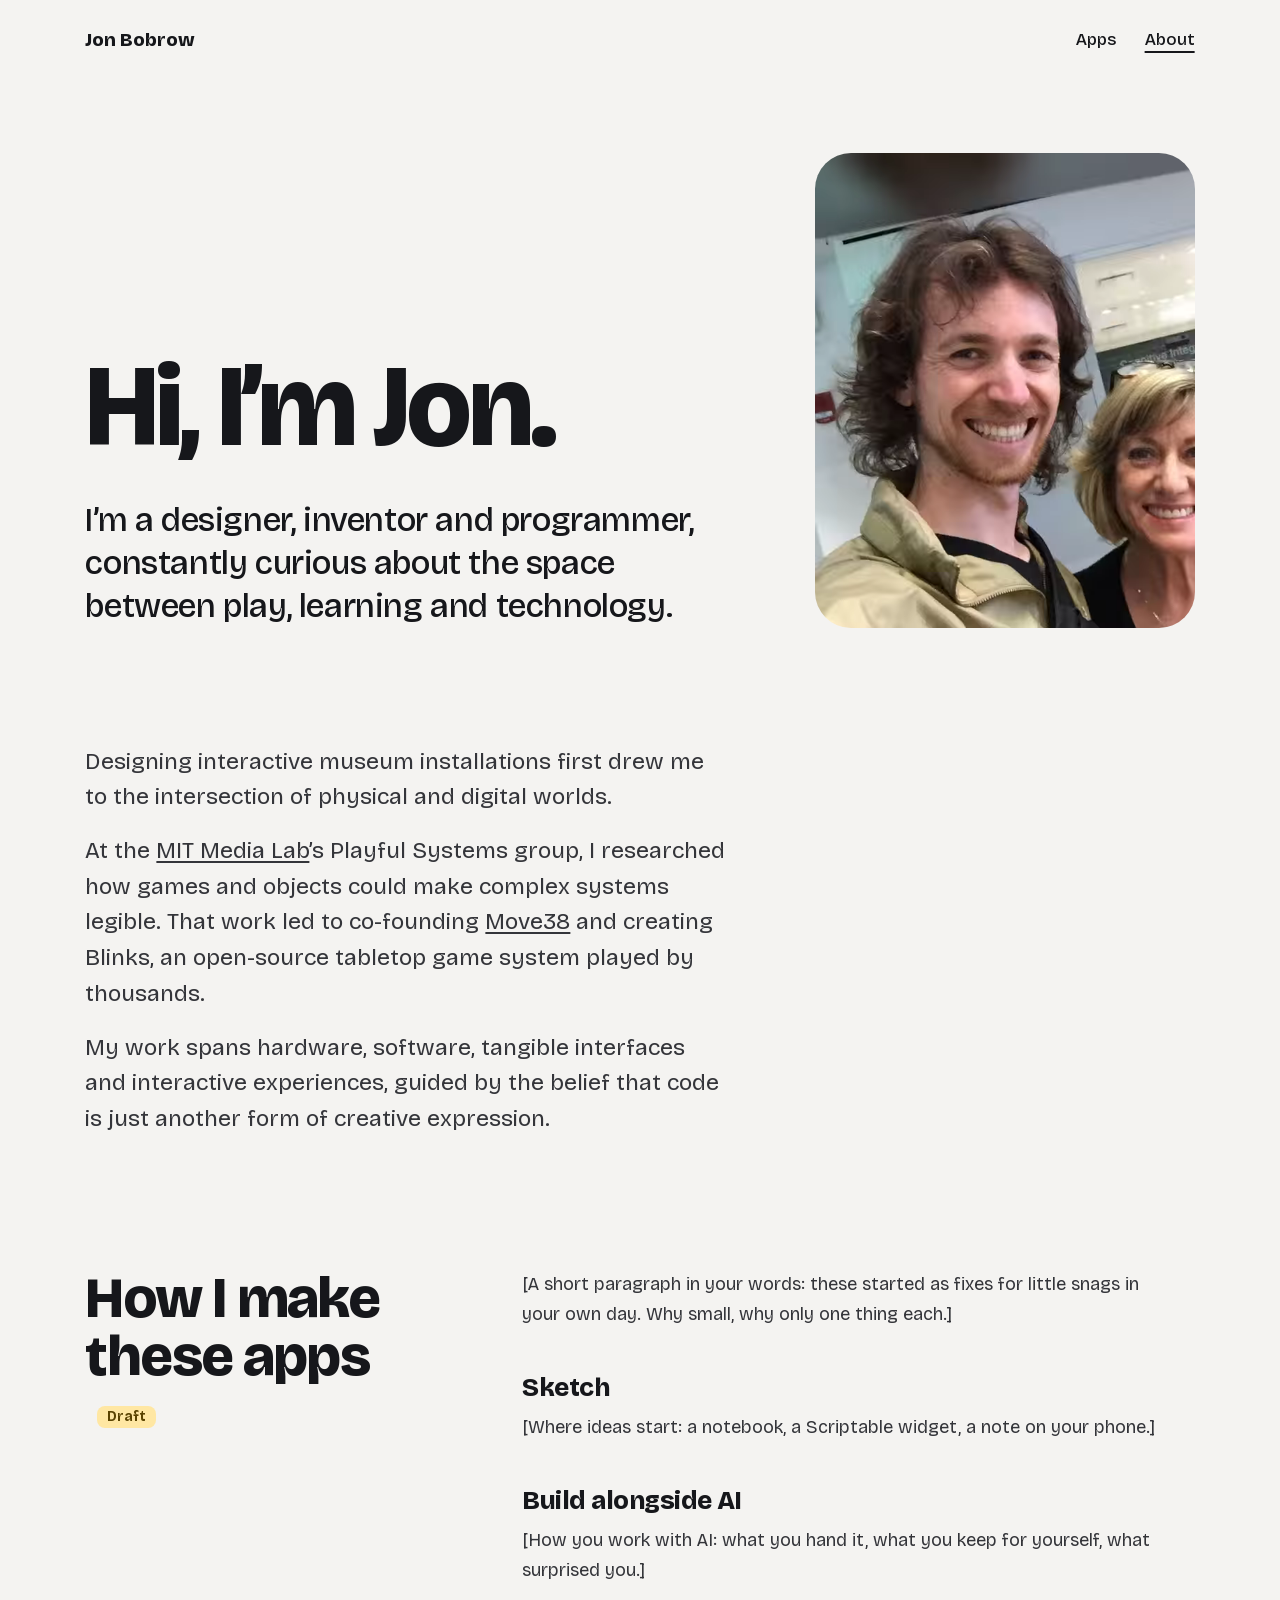
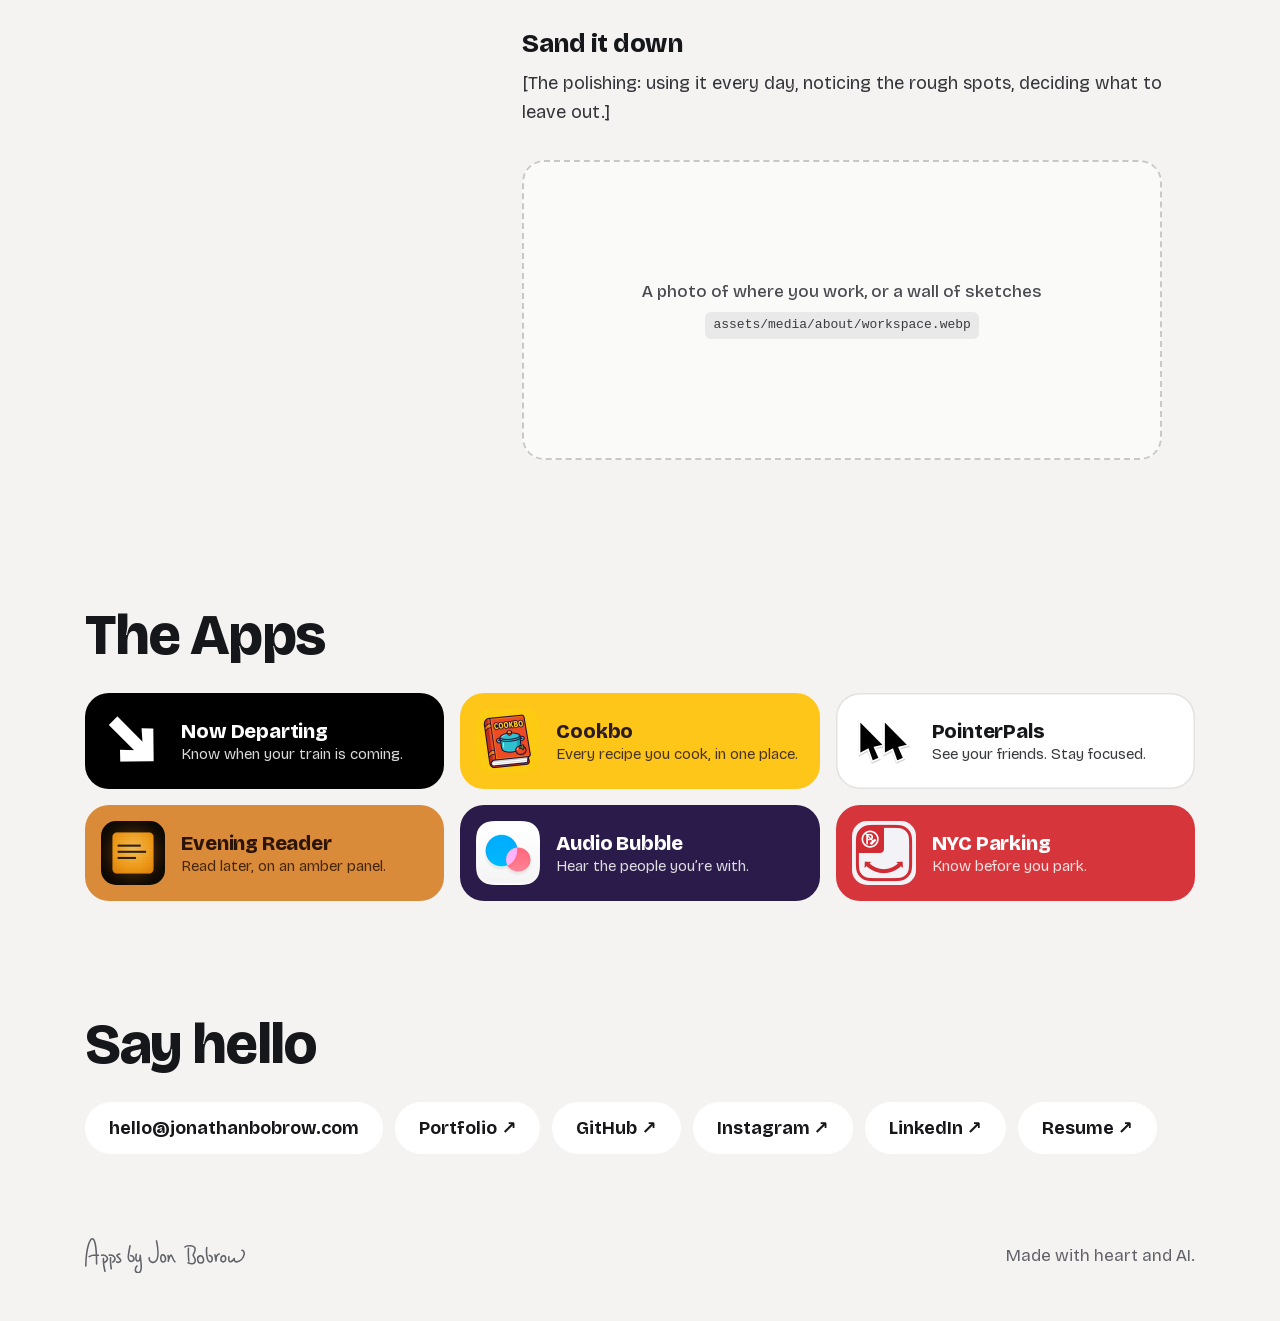
==== commit 846d2119: "About: smile timelapse as the portrait 173 smiling selfies from 2014 to 2026, each face lined up on " ====
--- a/about/index.html
+++ b/about/index.html
@@ -33,8 +33,12 @@
       <h1>Hi, I’m Jon.</h1>
       <p class="lede">I’m a designer, inventor and programmer, constantly curious about the space between play, learning and technology.</p>
     </div>
-    <div class="slot portrait" data-src="../assets/media/about/portrait" data-exts="webp,jpg,png" data-kind="image" data-alt="Jon Bobrow">
-      <div class="slot-ph"><span>Portrait, around 4:5</span><code>assets/media/about/portrait.webp</code></div>
+    <!-- 173 smiling selfies, 2014–2026, every face lined up on the same eyes -->
+    <div class="portrait">
+      <video autoplay muted loop playsinline preload="auto" poster="../assets/media/about/portrait-poster.jpg" aria-label="Jon Bobrow smiling in selfies from 2014 to 2026, one after another, his face held in the same spot">
+        <source src="../assets/media/about/portrait.webm" type="video/webm">
+        <source src="../assets/media/about/portrait.mp4" type="video/mp4">
+      </video>
     </div>
   </section>
 
--- a/assets/css/site.css
+++ b/assets/css/site.css
@@ -301,6 +301,7 @@
 .lede { margin: clamp(24px, 3vw, 40px) 0 0; max-width: 22em; font-size: clamp(24px, 2.6vw, 38px); line-height: 1.3; font-weight: 500; letter-spacing: -.012em; }
 .portrait { aspect-ratio: 4 / 5; border-radius: 36px; overflow: hidden; }
 .portrait .slot-ph { min-height: 100%; }
+.portrait > video { display: block; width: 100%; height: 100%; object-fit: cover; background: #D9D4CC; }
 .about-body .prose p { font-size: clamp(20px, 1.8vw, 26px); line-height: 1.55; }
 .room-chips { display: grid; grid-template-columns: repeat(auto-fill, minmax(280px, 1fr)); gap: 16px; }
 .chip { display: flex; align-items: center; gap: 16px; padding: 16px 20px 16px 16px; border-radius: 24px; background: var(--bg); color: var(--fg); text-decoration: none; transition: transform .25s var(--spring); }
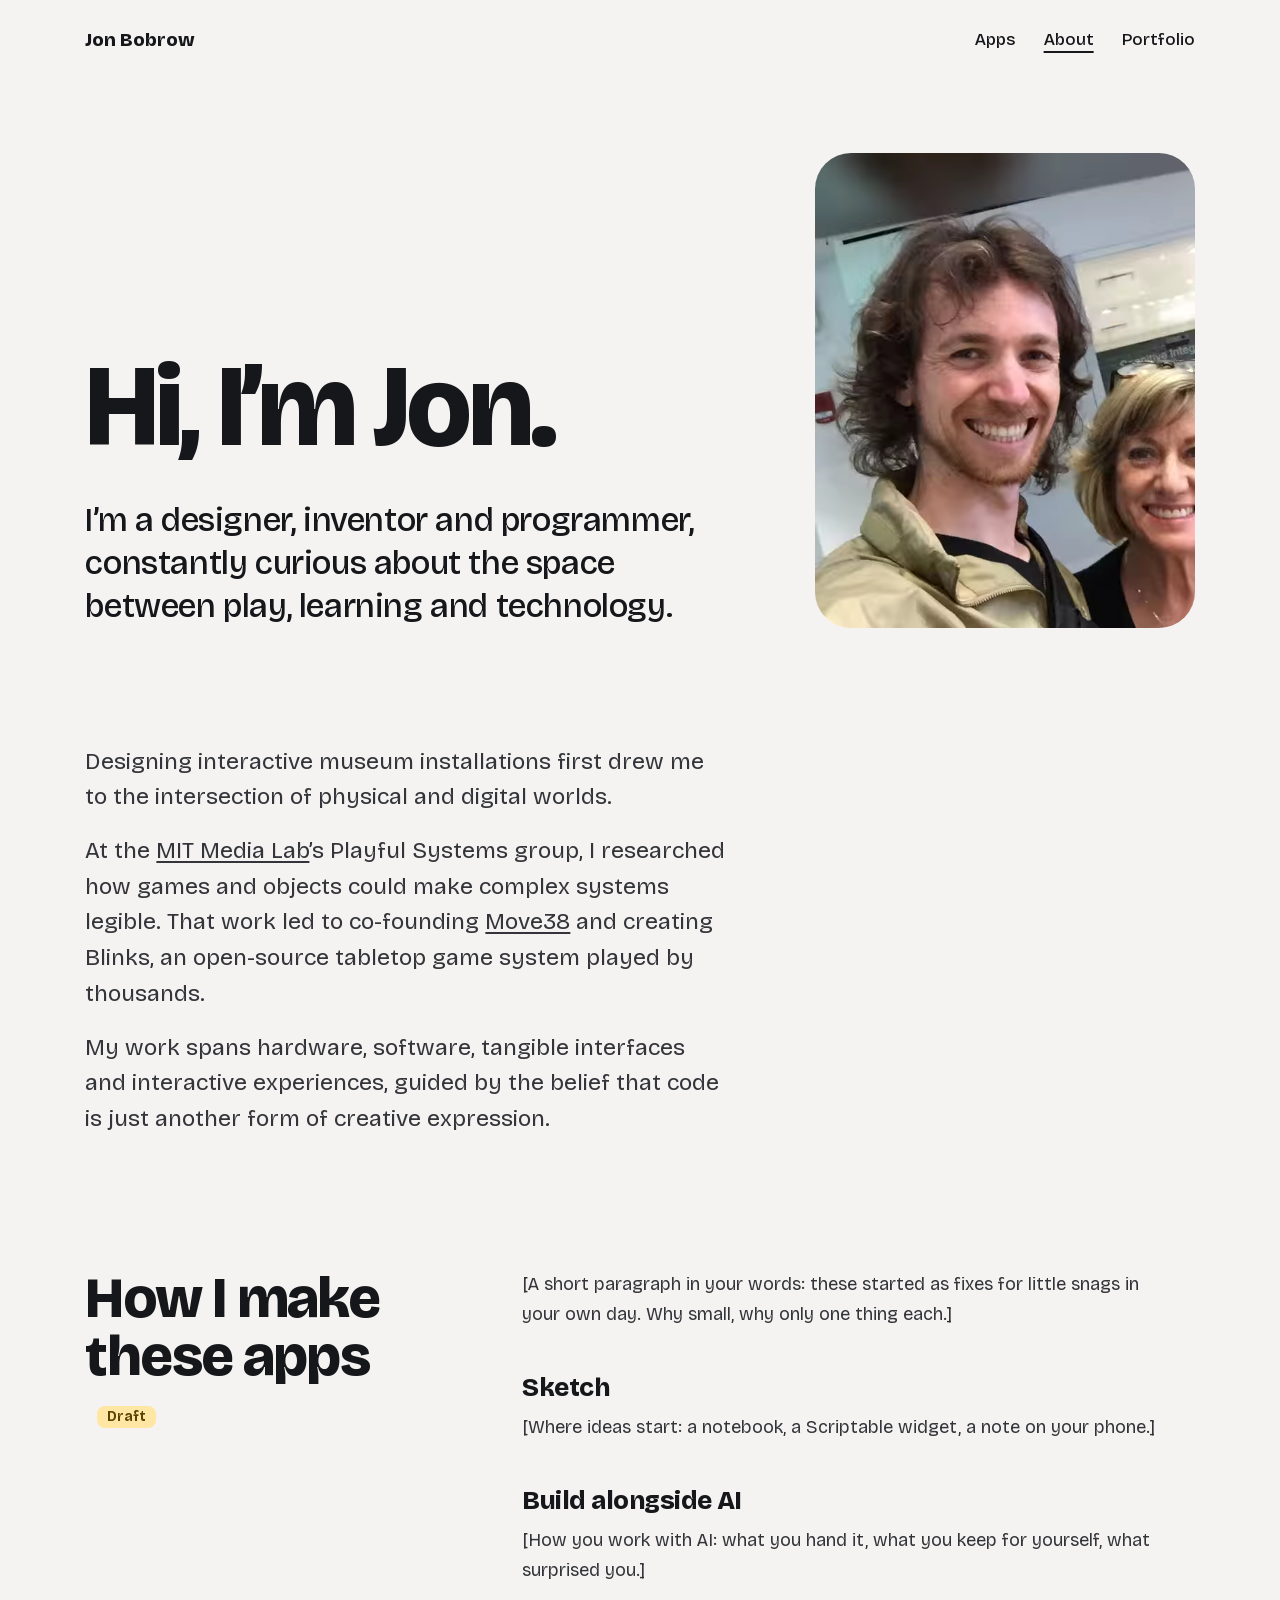
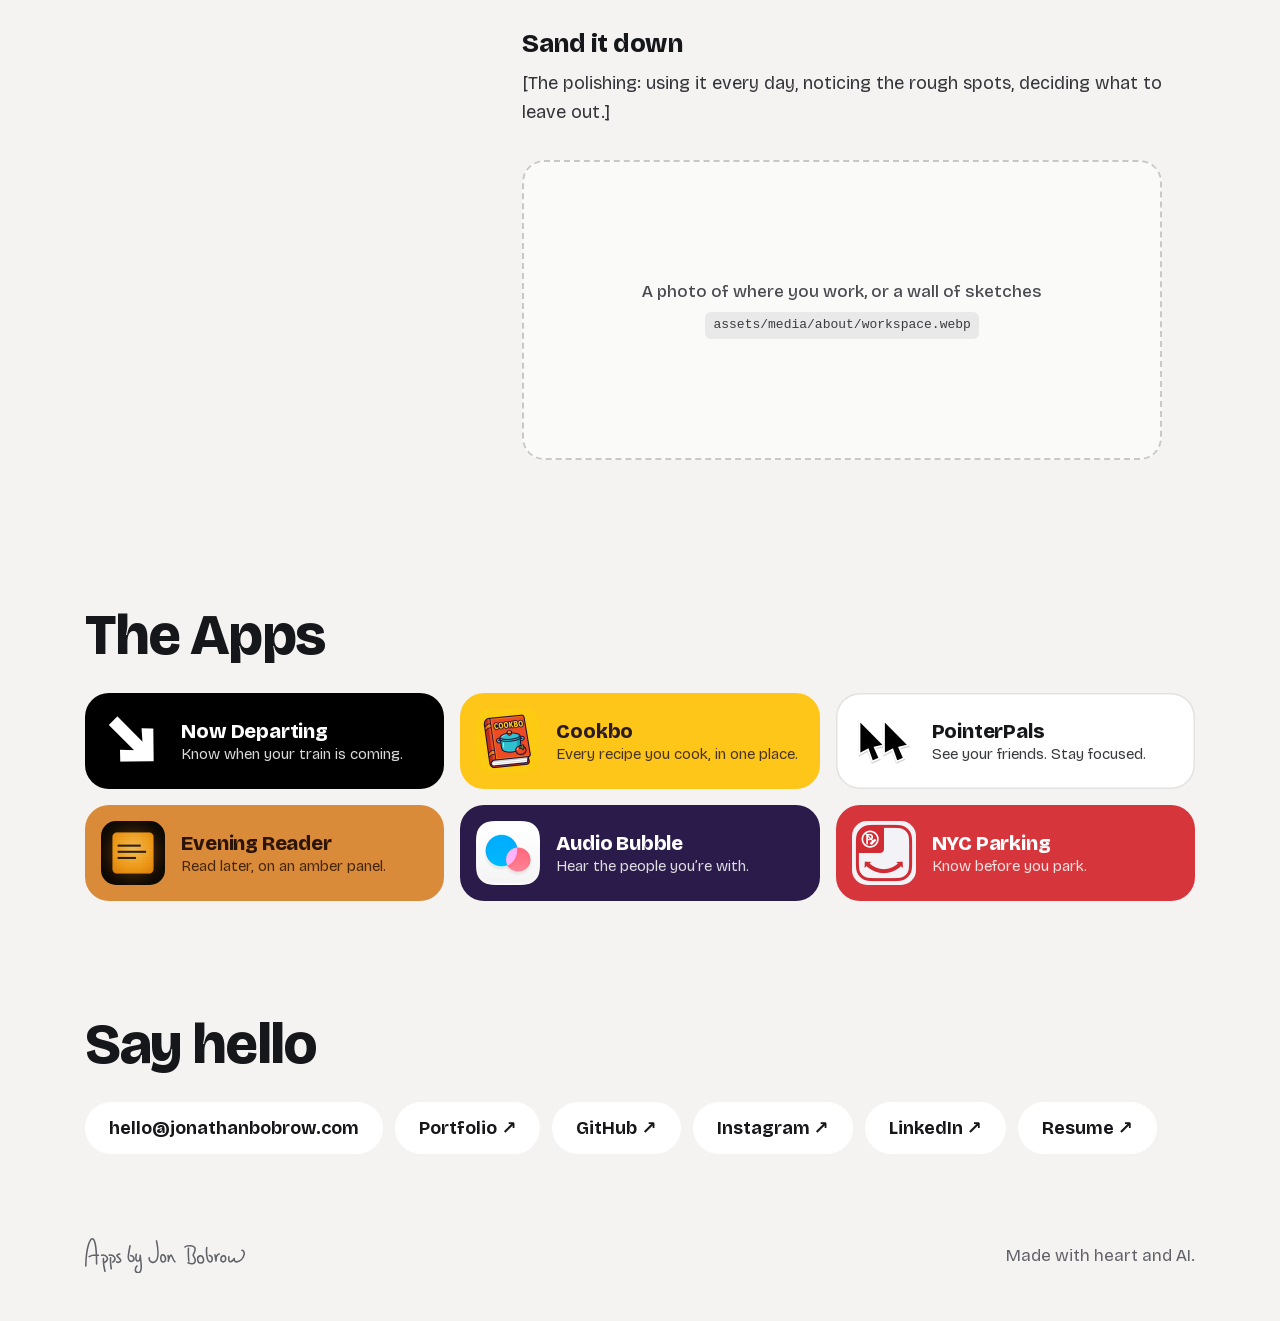
==== commit ba9e8970: "Nav: add Portfolio link to jonathanbobrow.com on every page Co-Authored-By: Claude Opus 5.5 <noreply" ====
--- a/about/index.html
+++ b/about/index.html
@@ -24,7 +24,7 @@
 
 <header class="site-head">
   <a class="brand" href="../">Jon Bobrow</a>
-  <nav aria-label="Site"><a href="../#rooms">Apps</a><a href="./" aria-current="page">About</a></nav>
+  <nav aria-label="Site"><a href="../#rooms">Apps</a><a href="./" aria-current="page">About</a><a href="https://jonathanbobrow.com">Portfolio</a></nav>
 </header>
 
 <main id="main">
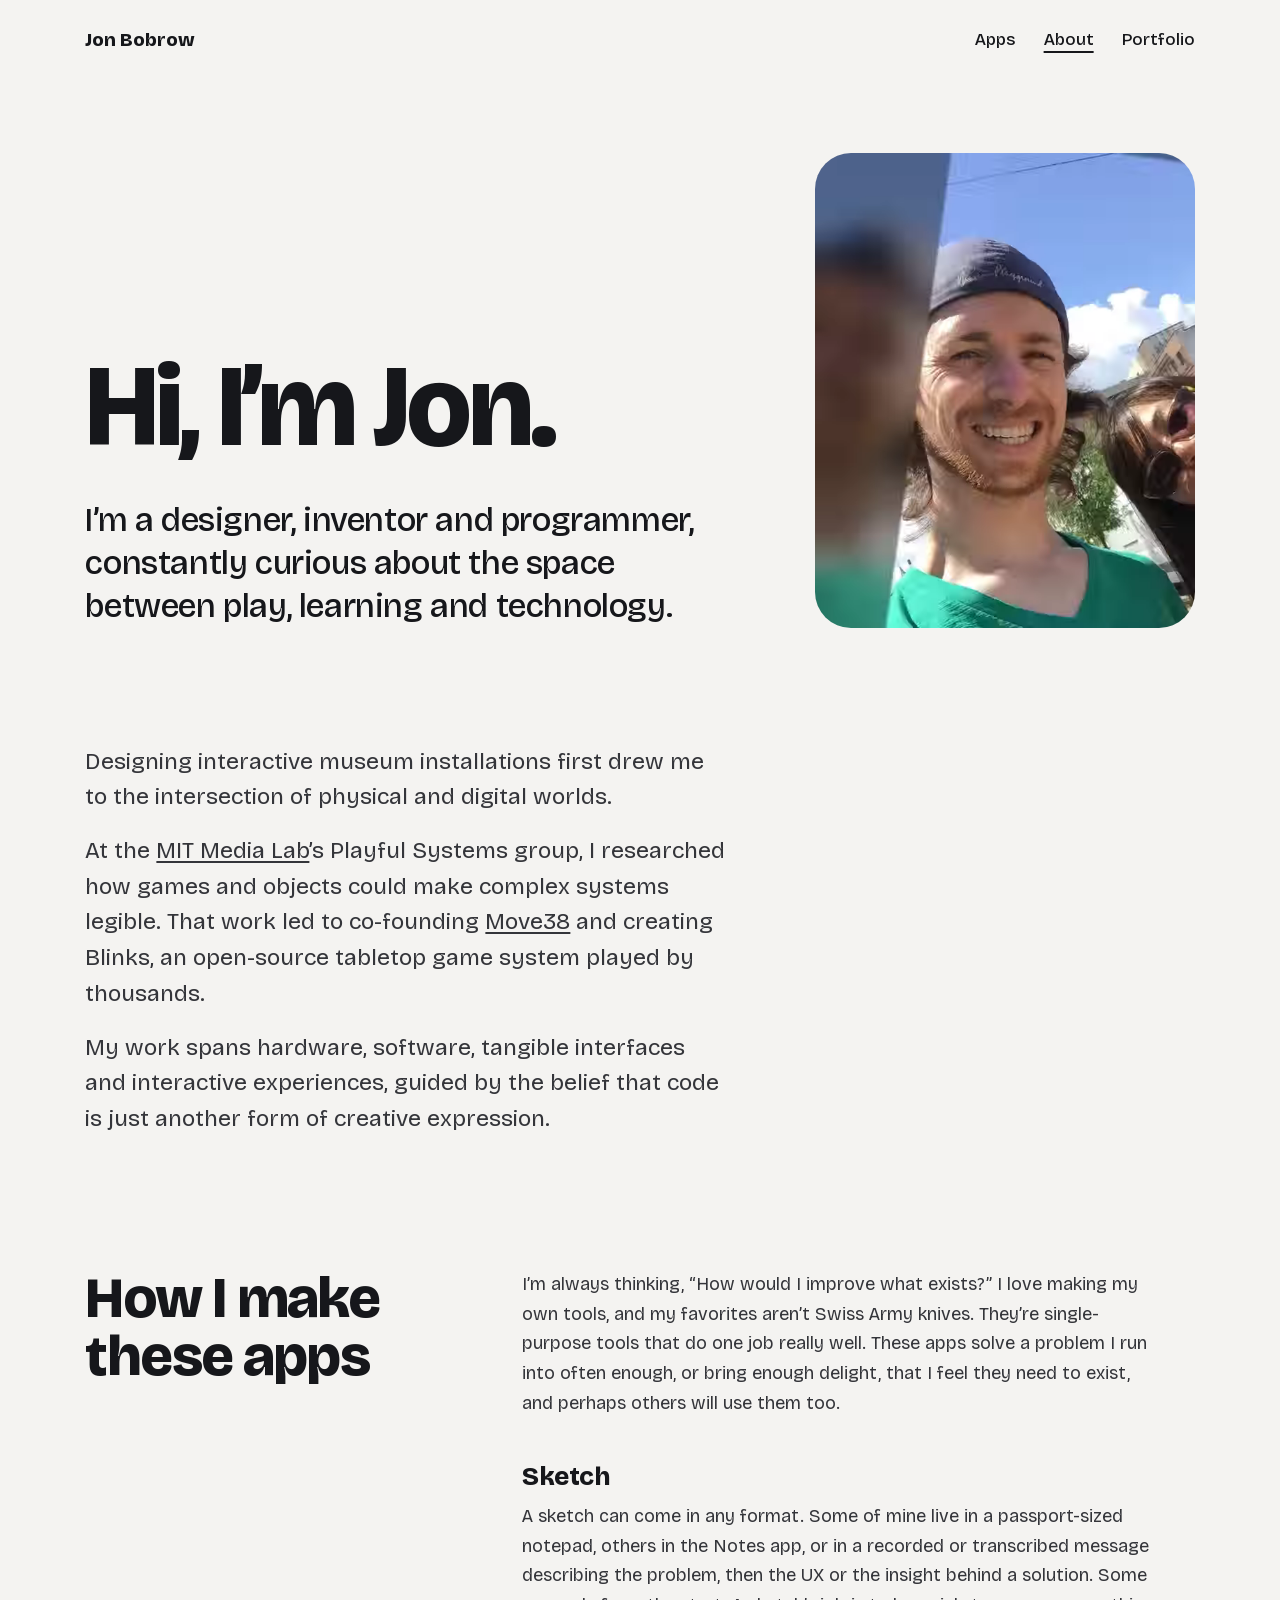
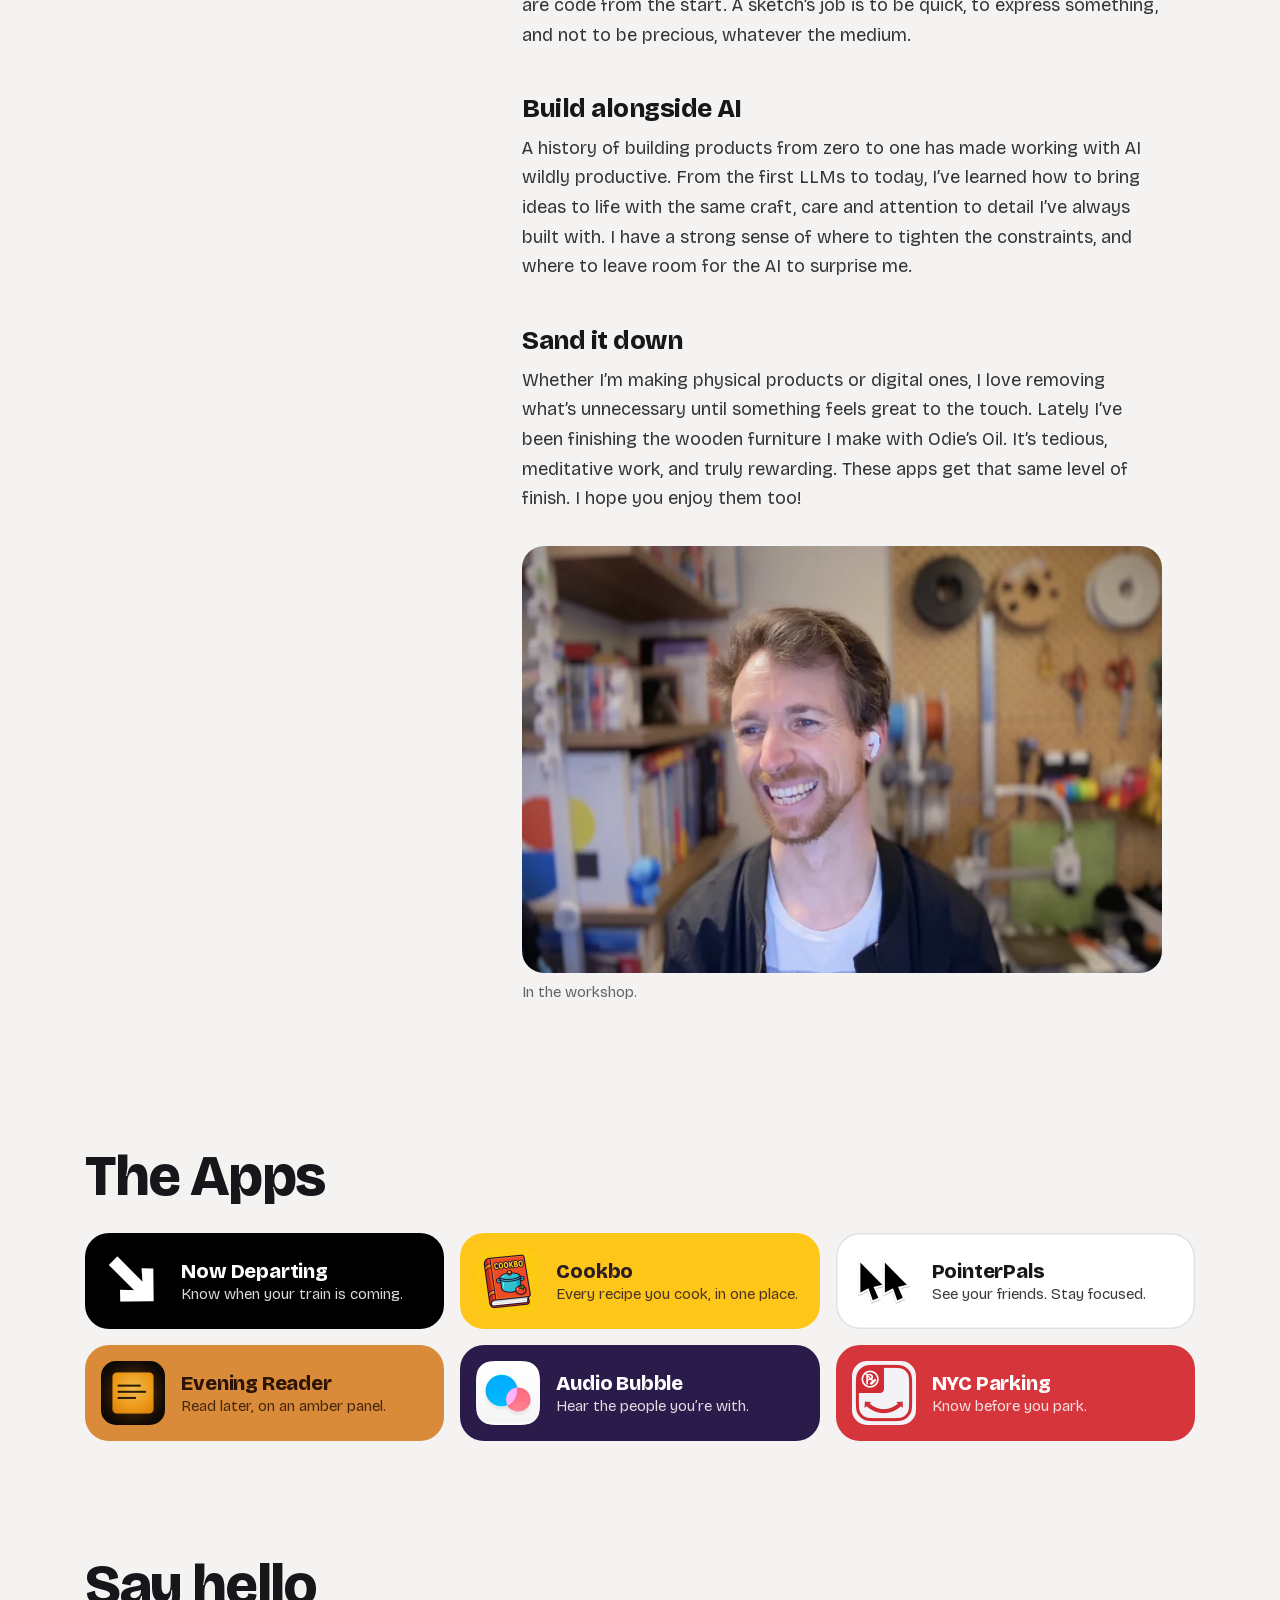
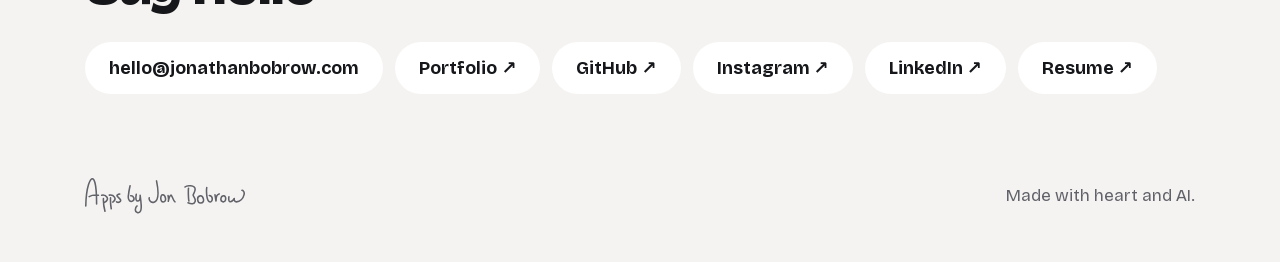
==== commit beddff4e: "About: How I make these apps, and the workshop photo Co-Authored-By: Claude Opus 5.5 <noreply@anthro" ====
--- a/about/index.html
+++ b/about/index.html
@@ -50,18 +50,18 @@
     </div>
   </section>
 
-  <section class="section draft" aria-labelledby="how">
+  <section class="section" aria-labelledby="how">
     <div class="story">
-      <div class="story-head"><h2 id="how">How I make these apps <span class="draft-tag">Draft</span></h2></div>
+      <div class="story-head"><h2 id="how">How I make these apps</h2></div>
       <div class="prose">
-        <p>[A short paragraph in your words: these started as fixes for little snags in your own day. Why small, why only one thing each.]</p>
+        <p>I’m always thinking, “How would I improve what exists?” I love making my own tools, and my favorites aren’t Swiss Army knives. They’re single-purpose tools that do one job really well. These apps solve a problem I run into often enough, or bring enough delight, that I feel they need to exist, and perhaps others will use them too.</p>
         <h3>Sketch</h3>
-        <p>[Where ideas start: a notebook, a Scriptable widget, a note on your phone.]</p>
+        <p>A sketch can come in any format. Some of mine live in a passport-sized notepad, others in the Notes app, or in a recorded or transcribed message describing the problem, then the UX or the insight behind a solution. Some are code from the start. A sketch’s job is to be quick, to express something, and not to be precious, whatever the medium.</p>
         <h3>Build alongside AI</h3>
-        <p>[How you work with AI: what you hand it, what you keep for yourself, what surprised you.]</p>
+        <p>A history of building products from zero to one has made working with AI wildly productive. From the first LLMs to today, I’ve learned how to bring ideas to life with the same craft, care and attention to detail I’ve always built with. I have a strong sense of where to tighten the constraints, and where to leave room for the AI to surprise me.</p>
         <h3>Sand it down</h3>
-        <p>[The polishing: using it every day, noticing the rough spots, deciding what to leave out.]</p>
-        <figure><div class="slot" data-src="../assets/media/about/workspace" data-exts="webp,jpg,png" data-kind="image" data-alt="Where the apps get made"><div class="slot-ph"><span>A photo of where you work, or a wall of sketches</span><code>assets/media/about/workspace.webp</code></div></div></figure>
+        <p>Whether I’m making physical products or digital ones, I love removing what’s unnecessary until something feels great to the touch. Lately I’ve been finishing the wooden furniture I make with Odie’s Oil. It’s tedious, meditative work, and truly rewarding. These apps get that same level of finish. I hope you enjoy them too!</p>
+        <figure><div class="slot" data-src="../assets/media/about/workspace" data-exts="webp,jpg,png" data-kind="image" data-alt="Jon smiling in his workshop, with bookshelves, a pegboard of tools and spools of 3D printer filament behind him"><div class="slot-ph"><span>A photo of where you work, or a wall of sketches</span><code>assets/media/about/workspace.webp</code></div></div><figcaption>In the workshop.</figcaption></figure>
       </div>
     </div>
   </section>
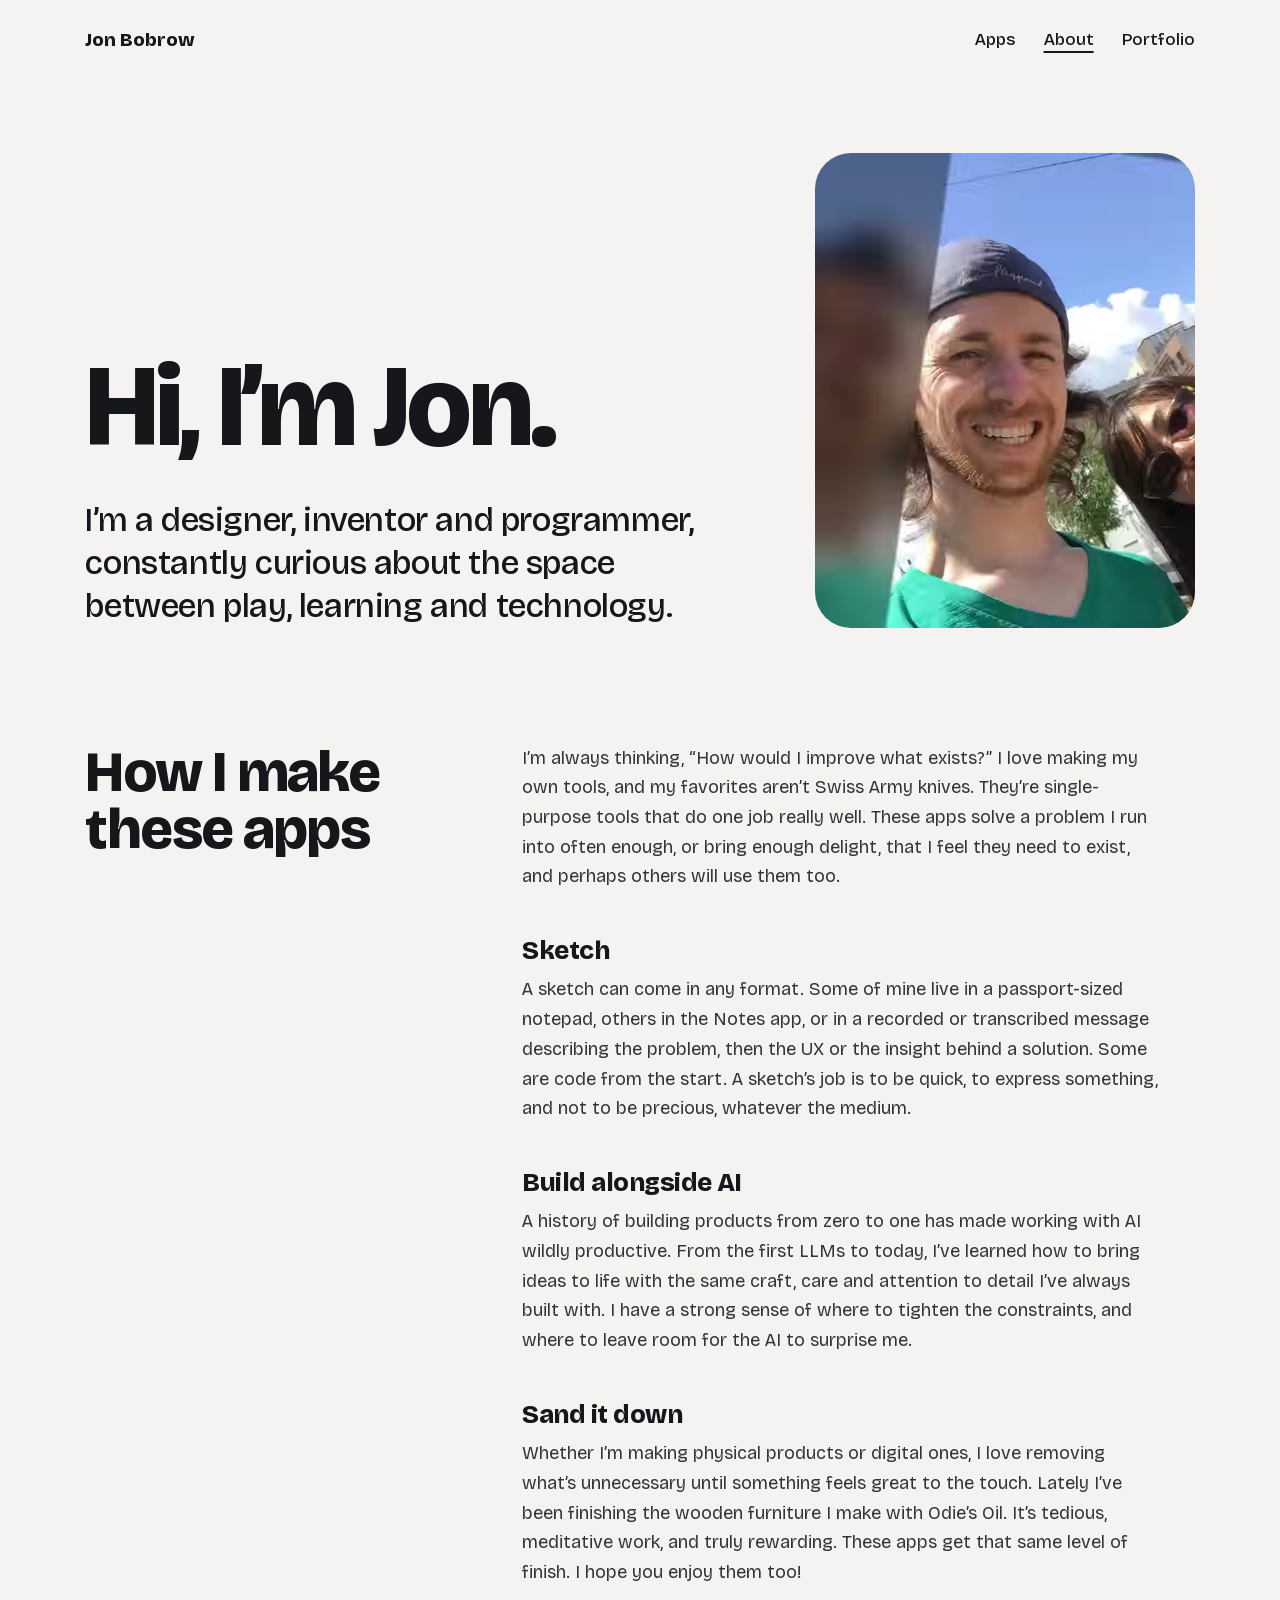
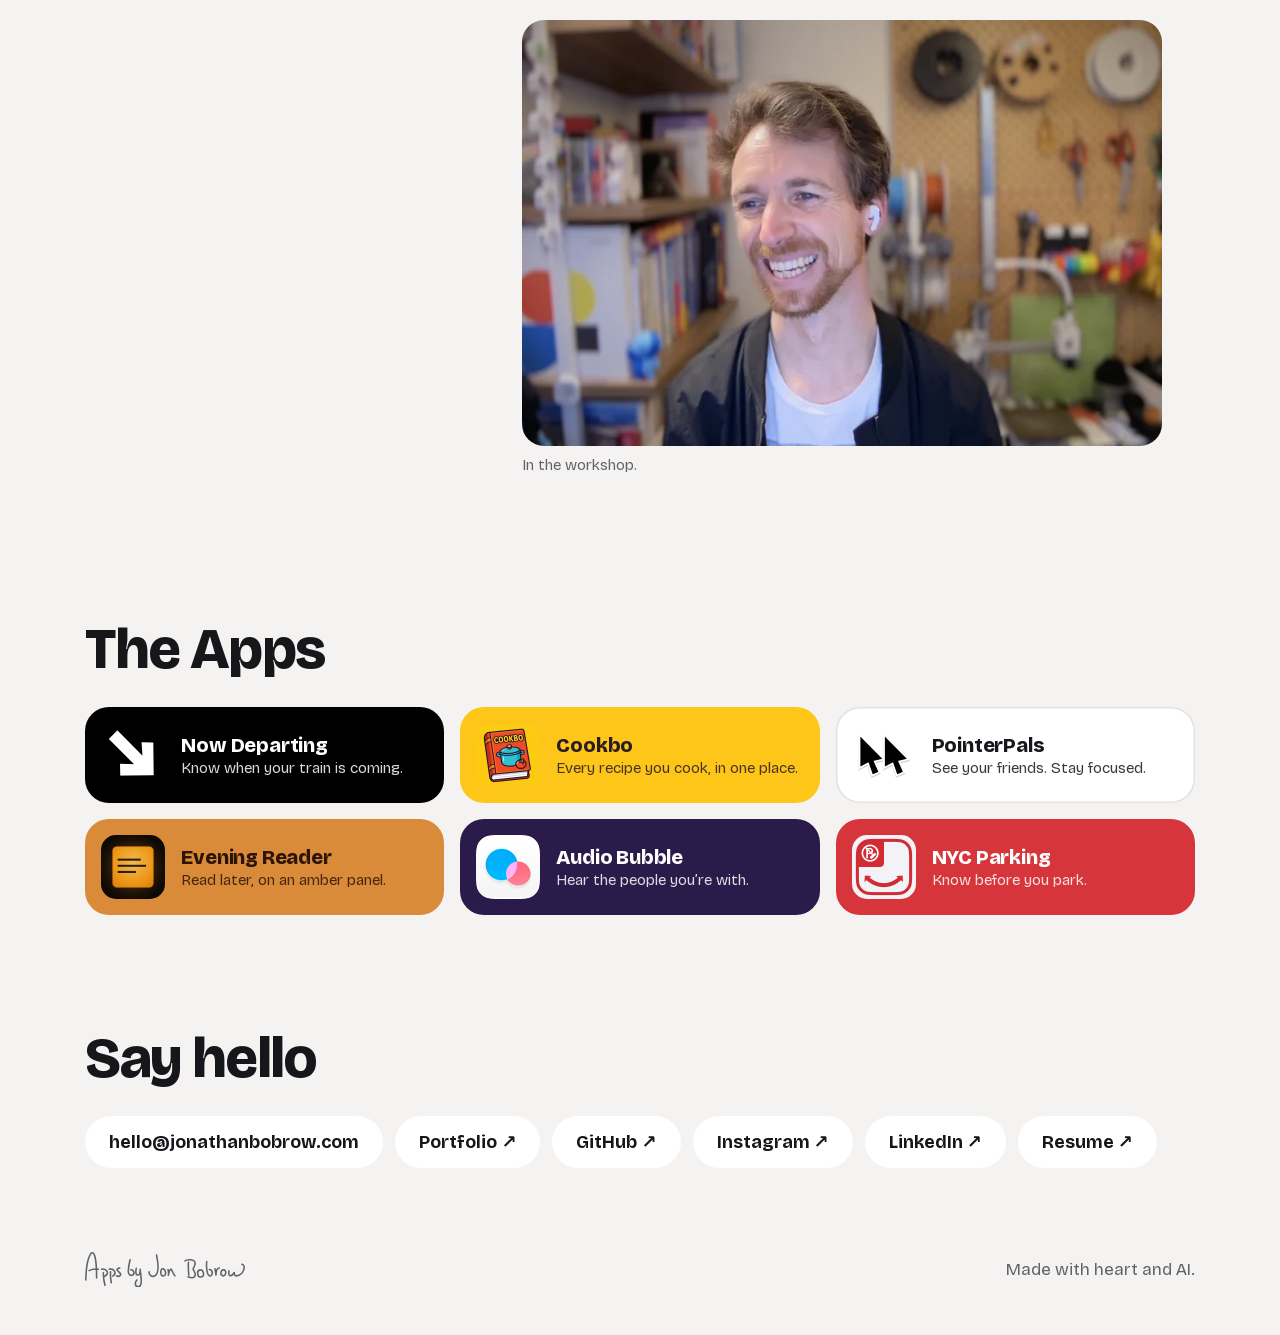
==== commit cb752bd1: "About: go straight from the intro to How I make these apps The background paragraphs live on the por" ====
--- a/about/index.html
+++ b/about/index.html
@@ -39,14 +39,6 @@
         <source src="../assets/media/about/portrait.webm" type="video/webm">
         <source src="../assets/media/about/portrait.mp4" type="video/mp4">
       </video>
-    </div>
-  </section>
-
-  <section class="section about-body" aria-label="Background">
-    <div class="prose">
-      <p>Designing interactive museum installations first drew me to the intersection of physical and digital worlds.</p>
-      <p>At the <a href="https://media.mit.edu">MIT Media Lab</a>’s Playful Systems group, I researched how games and objects could make complex systems legible. That work led to co-founding <a href="https://move38.com">Move38</a> and creating Blinks, an open-source tabletop game system played by thousands.</p>
-      <p>My work spans hardware, software, tangible interfaces and interactive experiences, guided by the belief that code is just another form of creative expression.</p>
     </div>
   </section>
 
--- a/assets/css/site.css
+++ b/assets/css/site.css
@@ -302,7 +302,6 @@
 .portrait { aspect-ratio: 4 / 5; border-radius: 36px; overflow: hidden; }
 .portrait .slot-ph { min-height: 100%; }
 .portrait > video { display: block; width: 100%; height: 100%; object-fit: cover; background: #D9D4CC; }
-.about-body .prose p { font-size: clamp(20px, 1.8vw, 26px); line-height: 1.55; }
 .room-chips { display: grid; grid-template-columns: repeat(auto-fill, minmax(280px, 1fr)); gap: 16px; }
 .chip { display: flex; align-items: center; gap: 16px; padding: 16px 20px 16px 16px; border-radius: 24px; background: var(--bg); color: var(--fg); text-decoration: none; transition: transform .25s var(--spring); }
 [data-app="pointerpals"].chip { box-shadow: inset 0 0 0 1.5px rgba(22, 23, 27, .12); }
